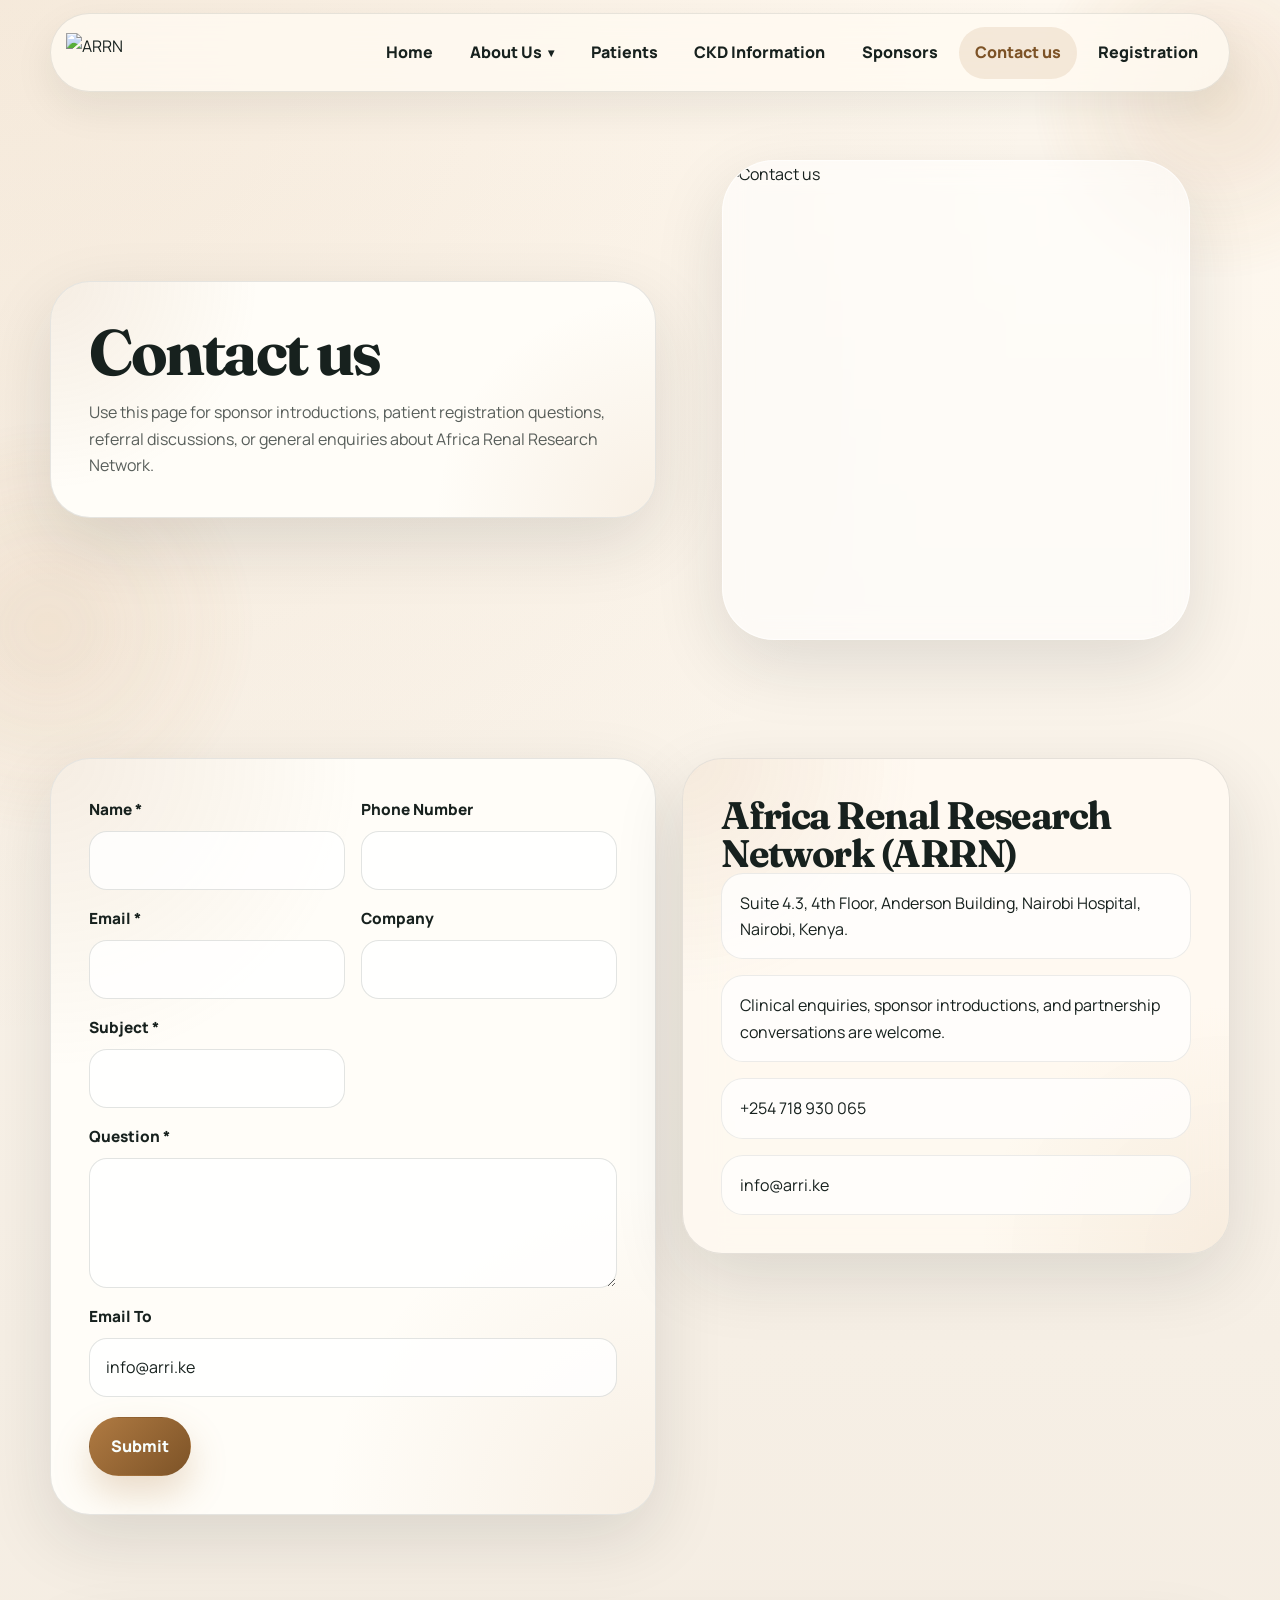
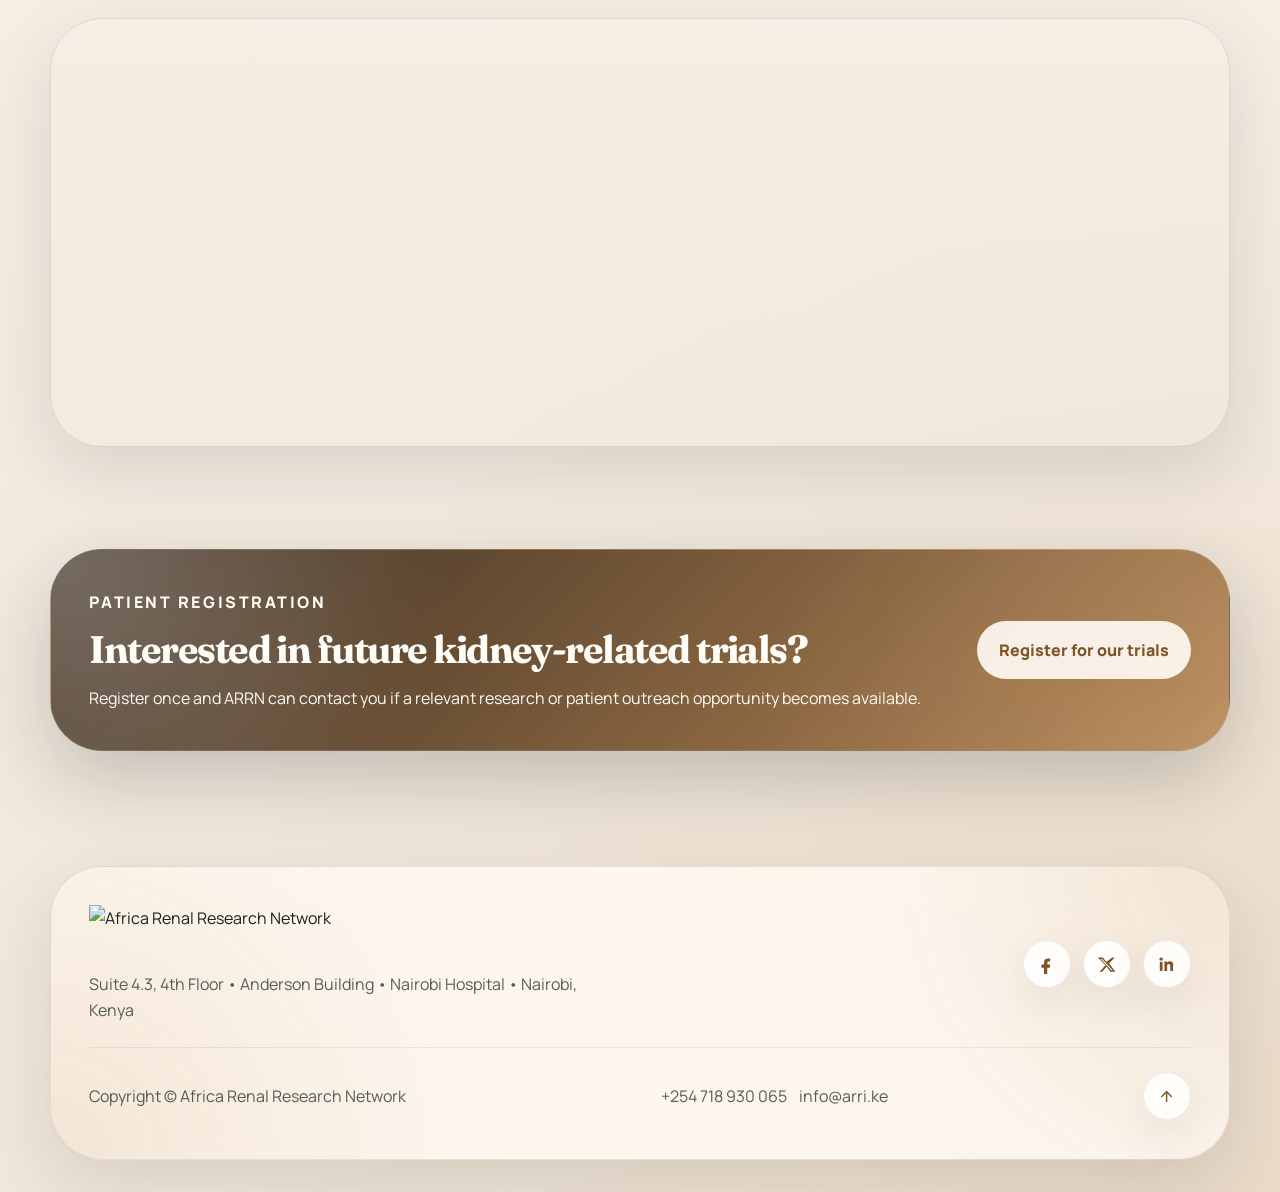
==== contactus.html @ c3d08383 "patient page" ====
<!DOCTYPE html>
<html lang="en">
  <head>
    <meta charset="utf-8">
    <meta name="viewport" content="width=device-width, initial-scale=1">
    <meta name="description" content="Contact Africa Renal Research Network (ARRN) for sponsor, patient, or partnership enquiries.">
    <title>Contact Us | ARRN</title>
    <link rel="preconnect" href="https://fonts.googleapis.com">
    <link rel="preconnect" href="https://fonts.gstatic.com" crossorigin>
    <link href="https://fonts.googleapis.com/css2?family=Fraunces:wght@500;600;700&family=Manrope:wght@400;500;600;700;800&display=swap" rel="stylesheet">
    <link rel="stylesheet" href="styles.css">
    <script src="script.js" defer></script>
  </head>
  <body data-page="contactus">
    <div data-site-header></div>
    <main>
      <section class="section">
        <div class="container hero-grid">
          <div class="page-copy surface surface--strong" data-reveal>
            <div class="page-header">
              <h1 class="title-lg">Contact us</h1>
              <p>Use this page for sponsor introductions, patient registration questions, referral discussions, or general enquiries about Africa Renal Research Network.</p>
            </div>
          </div>
          <div class="hero-media" data-reveal>
            <figure class="frame frame--hero">
              <img src="https://arri.cloudpepper.site/web/image/1383-484a692c/lab.jpeg" alt="Contact us">
            </figure>
          </div>
        </div>
      </section>

      <section class="section">
        <div class="container contact-grid">
          <form class="form-card surface surface--strong" data-static-form="contact-request" data-reveal>
            <div class="form-grid">
              <label class="field">
                <span>Name *</span>
                <input type="text" name="name" required>
              </label>
              <label class="field">
                <span>Phone Number</span>
                <input type="tel" name="phone_number">
              </label>
              <label class="field">
                <span>Email *</span>
                <input type="email" name="email" required>
              </label>
              <label class="field">
                <span>Company</span>
                <input type="text" name="company">
              </label>
              <label class="field">
                <span>Subject *</span>
                <input type="text" name="subject" required>
              </label>
              <label class="field field--full">
                <span>Question *</span>
                <textarea name="question" required></textarea>
              </label>
              <label class="field field--full">
                <span>Email To</span>
                <input type="email" name="email_to" value="info@arri.ke" readonly>
              </label>
            </div>
            <div class="form-submit-row">
              <button class="button" type="submit">Submit</button>
            </div>
          </form>

          <aside class="contact-card surface" data-reveal style="--delay: 120ms;">
            <div class="page-header">
              <h2 class="title-md">Africa Renal Research Network (ARRN)</h2>
            </div>
            <ul class="contact-list">
              <li>Suite 4.3, 4th Floor, Anderson Building, Nairobi Hospital, Nairobi, Kenya.</li>
              <li>Clinical enquiries, sponsor introductions, and partnership conversations are welcome.</li>
              <li class="contact-links">
                <a href="tel:+254718930065">+254 718 930 065</a>
              </li>
              <li class="contact-links">
                <a href="mailto:info@arri.ke">info@arri.ke</a>
              </li>
            </ul>
          </aside>
        </div>
      </section>

      <section class="section">
        <div class="container">
          <div class="map-frame" data-reveal>
            <iframe src="https://maps.google.com/maps?q=Anderson%20Building%2C%20Nairobi%20Hospital.&amp;t=m&amp;z=12&amp;ie=UTF8&amp;iwloc=&amp;output=embed" loading="lazy" referrerpolicy="no-referrer-when-downgrade" title="Anderson Building, Nairobi Hospital"></iframe>
          </div>
        </div>
      </section>
    </main>
    <div data-site-footer></div>
  </body>
</html>
---- styles.css ----
:root {
  --bg: #f6efe5;
  --bg-alt: #fffaf2;
  --surface: rgba(255, 250, 242, 0.88);
  --surface-strong: #fffdf8;
  --surface-muted: rgba(244, 235, 220, 0.8);
  --ink: #17211e;
  --ink-soft: rgba(23, 33, 30, 0.72);
  --teal: #af7a42;
  --teal-deep: #7d5327;
  --teal-soft: rgba(175, 122, 66, 0.12);
  --gold: #c48c53;
  --gold-soft: rgba(196, 140, 83, 0.16);
  --line: rgba(23, 33, 30, 0.11);
  --line-strong: rgba(23, 33, 30, 0.18);
  --shadow: 0 24px 70px rgba(23, 33, 30, 0.12);
  --shadow-soft: 0 16px 40px rgba(23, 33, 30, 0.08);
  --radius-xs: 14px;
  --radius-sm: 20px;
  --radius-md: 28px;
  --radius-lg: 40px;
  --radius-xl: 52px;
  --max-width: 1180px;
  --transition: 220ms ease;
}

*,
*::before,
*::after {
  box-sizing: border-box;
}

html {
  scroll-behavior: smooth;
}

body {
  margin: 0;
  min-height: 100vh;
  font-family: "Manrope", sans-serif;
  color: var(--ink);
  background:
    radial-gradient(circle at top left, rgba(175, 122, 66, 0.12), transparent 34%),
    radial-gradient(circle at bottom right, rgba(196, 140, 83, 0.14), transparent 36%),
    linear-gradient(180deg, #fff9f0 0%, #f6efe5 48%, #f0e7db 100%);
  line-height: 1.65;
  position: relative;
  overflow-x: hidden;
}

body::before,
body::after {
  content: "";
  position: fixed;
  inset: auto;
  pointer-events: none;
  z-index: -1;
  filter: blur(12px);
  opacity: 0.9;
}

body::before {
  top: -6rem;
  right: -8rem;
  width: 24rem;
  height: 24rem;
  border-radius: 999px;
  background: radial-gradient(circle, rgba(175, 122, 66, 0.18), transparent 68%);
}

body::after {
  left: -10rem;
  bottom: 4rem;
  width: 26rem;
  height: 26rem;
  border-radius: 999px;
  background: radial-gradient(circle, rgba(196, 140, 83, 0.14), transparent 72%);
}

img {
  display: block;
  max-width: 100%;
}

a {
  color: inherit;
  text-decoration: none;
}

button,
input,
select,
textarea {
  font: inherit;
}

button {
  cursor: pointer;
}

main {
  padding-bottom: 4rem;
}

.container {
  width: min(var(--max-width), calc(100% - 2rem));
  margin: 0 auto;
}

.section {
  padding: clamp(2.6rem, 4vw, 5rem) 0;
  position: relative;
}

.surface {
  background: var(--surface);
  border: 1px solid var(--line);
  border-radius: var(--radius-lg);
  box-shadow: var(--shadow);
  backdrop-filter: blur(18px);
}

.surface--strong {
  background: var(--surface-strong);
}

.surface--muted {
  background: var(--surface-muted);
}

.pill {
  display: inline-flex;
  align-items: center;
  gap: 0.8rem;
  padding: 0.75rem 1rem;
  border-radius: 999px;
  border: 1px solid rgba(175, 122, 66, 0.18);
  background: rgba(255, 255, 255, 0.78);
  color: var(--teal-deep);
  font-size: 0.92rem;
  font-weight: 800;
  letter-spacing: 0.01em;
  box-shadow: var(--shadow-soft);
}

.pill span {
  display: inline-flex;
  align-items: center;
  gap: 0.35rem;
}

.pill::before {
  content: "";
  width: 0.7rem;
  height: 0.7rem;
  border-radius: 999px;
  background: linear-gradient(135deg, #d6a06a, #af7a42);
  box-shadow: 0 0 0 0.25rem rgba(175, 122, 66, 0.18);
}

.button,
.mini-button {
  display: inline-flex;
  align-items: center;
  justify-content: center;
  gap: 0.55rem;
  padding: 0.95rem 1.3rem;
  border: 1px solid transparent;
  border-radius: 999px;
  font-weight: 800;
  transition:
    transform var(--transition),
    box-shadow var(--transition),
    background var(--transition),
    border-color var(--transition),
    color var(--transition);
}

.button:hover,
.mini-button:hover,
.button:focus-visible,
.mini-button:focus-visible {
  transform: translateY(-2px);
}

.button {
  background: linear-gradient(135deg, var(--teal), var(--teal-deep));
  color: #f8fffe;
  box-shadow: 0 18px 36px rgba(175, 122, 66, 0.26);
}

.button--secondary {
  background: rgba(255, 255, 255, 0.88);
  color: var(--ink);
  border-color: rgba(23, 33, 30, 0.1);
  box-shadow: var(--shadow-soft);
}

.button--ghost,
.mini-button {
  background: rgba(255, 255, 255, 0.76);
  color: var(--ink);
  border-color: rgba(23, 33, 30, 0.1);
  box-shadow: var(--shadow-soft);
}

.button--light {
  background: rgba(255, 250, 242, 0.92);
  color: var(--teal-deep);
}

.button--outline {
  background: transparent;
  color: var(--teal-deep);
  border-color: rgba(175, 122, 66, 0.28);
}

.title-xl,
.title-lg,
.title-md,
.card-title,
.section-title,
.faq-title,
.footer-title {
  font-family: "Fraunces", serif;
  letter-spacing: -0.04em;
  line-height: 0.98;
  margin: 0;
}

.title-xl {
  font-size: clamp(3.2rem, 8vw, 5.6rem);
}

.title-lg {
  font-size: clamp(2.4rem, 5vw, 4rem);
}

.title-md,
.card-title,
.section-title,
.faq-title {
  font-size: clamp(1.7rem, 3vw, 2.5rem);
}

.section-title--center {
  text-align: center;
}

.text-muted {
  color: var(--ink-soft);
}

.hero-grid,
.split-grid,
.contact-grid,
.study-card,
.showcase-grid {
  display: grid;
  gap: clamp(1.2rem, 2vw, 2rem);
}

.hero-grid,
.contact-grid {
  grid-template-columns: minmax(0, 1.05fr) minmax(0, 0.95fr);
  align-items: center;
}

.split-grid {
  grid-template-columns: repeat(2, minmax(0, 1fr));
}

.hero-copy,
.page-copy,
.panel,
.cta-band,
.logo-panel,
.form-card,
.contact-card,
.showcase-copy {
  position: relative;
  overflow: hidden;
}

.hero-copy,
.page-copy {
  padding: clamp(1.5rem, 3vw, 3rem);
}

.hero-copy::before,
.page-copy::before,
.panel::before,
.cta-band::before,
.form-card::before,
.contact-card::before {
  content: "";
  position: absolute;
  inset: 0;
  background:
    radial-gradient(circle at top left, rgba(175, 122, 66, 0.12), transparent 32%),
    radial-gradient(circle at bottom right, rgba(196, 140, 83, 0.12), transparent 34%);
  pointer-events: none;
}

.hero-copy > *,
.page-copy > *,
.panel > *,
.cta-band > *,
.form-card > *,
.contact-card > * {
  position: relative;
  z-index: 1;
}

.hero-copy {
  display: grid;
  gap: 1.25rem;
}

.hero-text,
.page-copy p,
.panel p,
.cta-band p {
  margin: 0;
  color: var(--ink-soft);
  font-size: 1rem;
}

.hero-actions,
.mini-actions,
.button-row,
.nav-actions,
.footer-links {
  display: flex;
  flex-wrap: wrap;
  gap: 0.8rem;
  align-items: center;
}

.hero-media {
  position: relative;
  min-height: 100%;
}

.media-stack {
  display: grid;
  grid-template-columns: minmax(0, 1fr);
  gap: 1rem;
  height: 100%;
}

.frame {
  overflow: hidden;
  border-radius: var(--radius-xl);
  border: 1px solid rgba(255, 255, 255, 0.64);
  box-shadow: var(--shadow);
  background: rgba(255, 255, 255, 0.58);
  backdrop-filter: blur(14px);
}

.frame img,
.card-media img,
.showcase-visual img,
.map-frame iframe {
  width: 100%;
  height: 100%;
  object-fit: cover;
}

.frame--hero {
  min-height: 480px;
}

.frame--float {
  position: absolute;
  right: 0;
  bottom: -2rem;
  width: min(48%, 280px);
  aspect-ratio: 0.95;
  border-radius: 32px;
  transform: rotate(6deg);
}

.brand-chip {
  position: absolute;
  left: 1rem;
  top: 1rem;
  padding: 0.75rem 0.95rem;
  border-radius: 22px;
  background: rgba(255, 253, 248, 0.84);
  border: 1px solid rgba(23, 33, 30, 0.1);
  box-shadow: var(--shadow-soft);
  backdrop-filter: blur(12px);
}

.brand-chip img {
  width: 5rem;
  height: auto;
}

.media-caption {
  position: absolute;
  left: 1rem;
  bottom: 1rem;
  right: 1rem;
  display: flex;
  justify-content: flex-end;
}

.image-overlay {
  display: inline-flex;
  padding: 0.9rem;
  border-radius: 24px;
  background: rgba(255, 253, 248, 0.82);
  border: 1px solid rgba(23, 33, 30, 0.1);
  box-shadow: var(--shadow-soft);
}

.image-overlay img {
  max-height: 3rem;
  width: auto;
}

.card-grid {
  display: grid;
  gap: 1.35rem;
}

.card-grid--four {
  grid-template-columns: repeat(4, minmax(0, 1fr));
}

.card-grid--three {
  grid-template-columns: repeat(3, minmax(0, 1fr));
}

.card-grid--two {
  grid-template-columns: repeat(2, minmax(0, 1fr));
}

.feature-card,
.team-card,
.study-promo-card,
.info-card,
.timeline-card {
  display: grid;
  border-radius: var(--radius-md);
  overflow: hidden;
  border: 1px solid var(--line);
  background: rgba(255, 253, 248, 0.88);
  box-shadow: var(--shadow-soft);
  min-height: 100%;
}

.feature-card:hover .card-media img,
.team-card:hover .card-media img,
.study-promo-card:hover .card-media img,
.study-card:hover .card-media img,
.timeline-card:hover .card-media img {
  transform: scale(1.05);
}

.card-media {
  position: relative;
  aspect-ratio: 4 / 3;
  overflow: hidden;
}

.card-media--icon {
  display: grid;
  align-items: end;
  padding: 1.35rem;
  background:
    radial-gradient(circle at top left, rgba(255, 255, 255, 0.2), transparent 38%),
    linear-gradient(135deg, rgba(175, 122, 66, 0.96), rgba(125, 83, 39, 0.92));
}

.card-media--icon::before {
  content: "";
  position: absolute;
  inset: 1rem;
  border-radius: 24px;
  border: 1px solid rgba(255, 255, 255, 0.16);
}

.icon-display {
  position: relative;
  z-index: 1;
  display: grid;
  gap: 0.8rem;
  justify-items: start;
}

.icon-display--center {
  justify-items: center;
  text-align: center;
}

.icon-display__badge {
  display: inline-grid;
  place-items: center;
  min-width: 3.6rem;
  height: 3.6rem;
  padding: 0 1rem;
  border-radius: 999px;
  background: rgba(255, 250, 242, 0.9);
  color: var(--teal-deep);
  font-weight: 800;
  letter-spacing: 0.04em;
  box-shadow: var(--shadow-soft);
}

.icon-display__label {
  color: #fffdf8;
  font-family: "Fraunces", serif;
  font-size: clamp(1.5rem, 3vw, 2rem);
  line-height: 1;
  letter-spacing: -0.04em;
}

.card-media img {
  transition: transform 420ms ease;
}

.card-body {
  display: grid;
  gap: 0.75rem;
  padding: 1.35rem;
}

.card-body p,
.study-card__copy p,
.showcase-copy p {
  margin: 0;
  color: var(--ink-soft);
}

.card-actions {
  display: flex;
  align-items: center;
  justify-content: space-between;
  gap: 1rem;
  padding: 0 1.35rem 1.35rem;
}

.link-pill {
  display: inline-flex;
  align-items: center;
  gap: 0.5rem;
  padding: 0.72rem 1rem;
  border-radius: 999px;
  background: rgba(175, 122, 66, 0.1);
  color: var(--teal-deep);
  font-weight: 800;
}

.link-pill::after {
  content: "→";
  font-size: 1rem;
}

.logo-panel {
  padding: clamp(1.5rem, 3vw, 2.5rem);
}

.logo-panel--marquee {
  overflow: hidden;
}

.logo-grid {
  display: grid;
  grid-template-columns: repeat(4, minmax(0, 1fr));
  gap: 1.25rem;
  align-items: center;
  margin-top: 1.75rem;
}

.logo-grid--marquee {
  --logo-gap: 1.25rem;
  display: flex;
  gap: var(--logo-gap);
  align-items: center;
  width: max-content;
  max-width: none;
  grid-template-columns: none;
  animation: logo-marquee 28s linear infinite;
  will-change: transform;
}

.logo-grid--marquee:hover {
  animation-play-state: paused;
}

.logo-cell {
  display: grid;
  place-items: center;
  padding: 1.2rem;
  min-height: 118px;
  border-radius: 24px;
  background: rgba(255, 255, 255, 0.72);
  border: 1px solid rgba(23, 33, 30, 0.08);
}

.logo-grid--marquee .logo-cell {
  min-width: clamp(170px, 16vw, 220px);
  flex: 0 0 auto;
}

.logo-cell img {
  max-height: 72px;
  width: auto;
  object-fit: contain;
  filter: saturate(0.92);
}

@keyframes logo-marquee {
  from {
    transform: translateX(0);
  }

  to {
    transform: translateX(calc(-50% - (var(--logo-gap) / 2)));
  }
}

.logo-nav {
  display: flex;
  justify-content: center;
  gap: 0.8rem;
  margin-top: 1.6rem;
}

.cta-band {
  padding: clamp(1.6rem, 3vw, 2.6rem);
  color: #fefcf6;
  border-radius: var(--radius-xl);
  background:
    linear-gradient(135deg, rgba(42, 28, 16, 0.84), rgba(175, 122, 66, 0.82)),
    var(--band-image, linear-gradient(135deg, rgba(175, 122, 66, 0.6), rgba(125, 83, 39, 0.95)));
  background-position: center;
  background-size: cover;
  border: 1px solid rgba(255, 250, 242, 0.18);
  box-shadow: 0 28px 80px rgba(23, 33, 30, 0.22);
}

.cta-band::before {
  background:
    radial-gradient(circle at top left, rgba(255, 255, 255, 0.16), transparent 30%),
    radial-gradient(circle at bottom right, rgba(255, 255, 255, 0.1), transparent 40%);
}

.cta-band h2,
.cta-band p {
  color: inherit;
}

.cta-band__eyebrow {
  margin: 0;
  font-size: 0.8rem;
  font-weight: 800;
  letter-spacing: 0.16em;
  text-transform: uppercase;
  color: rgba(255, 250, 242, 0.78);
}

.cta-band--register {
  background:
    radial-gradient(circle at top left, rgba(255, 255, 255, 0.16), transparent 34%),
    linear-gradient(135deg, rgba(42, 28, 16, 0.92), rgba(175, 122, 66, 0.88));
}

.cta-band__inner {
  display: flex;
  align-items: center;
  justify-content: space-between;
  gap: 1.25rem;
}

.page-header {
  display: grid;
  gap: 1rem;
}

.panel {
  padding: clamp(1.35rem, 3vw, 2.2rem);
}

.panel-list {
  display: grid;
  gap: 0.9rem;
  margin: 0;
  padding: 0;
  list-style: none;
}

.panel-list li {
  position: relative;
  padding: 1rem 1rem 1rem 3.25rem;
  border-radius: 22px;
  background: rgba(255, 255, 255, 0.7);
  border: 1px solid rgba(23, 33, 30, 0.08);
}

.panel-list li::before {
  content: "";
  position: absolute;
  left: 1rem;
  top: 1rem;
  width: 1.45rem;
  height: 1.45rem;
  border-radius: 999px;
  background: linear-gradient(135deg, var(--gold), #e2c177);
  box-shadow: 0 0 0 0.28rem rgba(196, 140, 83, 0.12);
}

.study-list {
  display: grid;
  gap: 1.2rem;
}

.study-card {
  grid-template-columns: minmax(0, 280px) minmax(0, 1fr);
  align-items: stretch;
  border-radius: var(--radius-lg);
  overflow: hidden;
  border: 1px solid var(--line);
  background: rgba(255, 253, 248, 0.92);
  box-shadow: var(--shadow-soft);
}

.study-card__copy {
  display: grid;
  align-content: center;
  gap: 0.95rem;
  padding: clamp(1.35rem, 3vw, 2rem);
}

.study-card--inline {
  grid-template-columns: minmax(0, 1fr);
}

.study-card__header {
  display: flex;
  align-items: center;
  gap: 0.9rem;
}

.study-card__icon {
  display: inline-grid;
  place-items: center;
  width: 3rem;
  height: 3rem;
  flex: 0 0 3rem;
  border-radius: 16px;
  background: rgba(175, 122, 66, 0.12);
  color: var(--teal-deep);
  border: 1px solid rgba(175, 122, 66, 0.16);
  box-shadow: var(--shadow-soft);
}

.study-card__icon svg {
  width: 1.35rem;
  height: 1.35rem;
  stroke: currentColor;
  fill: none;
  stroke-width: 1.8;
  stroke-linecap: round;
  stroke-linejoin: round;
}

.study-card__title-wrap {
  display: grid;
  gap: 0.3rem;
}

.study-card__label {
  margin: 0;
  color: var(--teal-deep);
  font-size: 0.78rem;
  font-weight: 800;
  letter-spacing: 0.14em;
  text-transform: uppercase;
}

.showcase-grid {
  grid-template-columns: minmax(0, 0.95fr) minmax(0, 1.05fr);
  align-items: stretch;
}

.showcase-copy,
.showcase-visual {
  min-height: 100%;
}

.hero-note {
  display: grid;
  align-content: center;
  gap: 1rem;
  min-height: 100%;
}

.hero-note p,
.metric span {
  margin: 0;
  color: var(--ink-soft);
}

.showcase-copy {
  padding: clamp(1.45rem, 3vw, 2.4rem);
}

.showcase-visual {
  overflow: hidden;
  border-radius: var(--radius-lg);
  border: 1px solid var(--line);
  box-shadow: var(--shadow-soft);
}

.metrics-strip {
  display: grid;
  grid-template-columns: repeat(3, minmax(0, 1fr));
  gap: 1rem;
  margin-top: 1.5rem;
}

.metric {
  padding: 1rem;
  border-radius: 22px;
  background: rgba(255, 255, 255, 0.68);
  border: 1px solid rgba(23, 33, 30, 0.08);
  overflow-wrap: anywhere;
}

.metric strong {
  display: block;
  font-family: "Fraunces", serif;
  font-size: 1.55rem;
  line-height: 1;
  margin-bottom: 0.3rem;
}

.sponsor-pill {
  width: fit-content;
  background: rgba(236, 244, 251, 0.9);
  border-color: rgba(73, 114, 152, 0.16);
  color: #315978;
}

.sponsor-pill::before {
  background: linear-gradient(135deg, #8db5d8, #4d7ca5);
  box-shadow: 0 0 0 0.25rem rgba(77, 124, 165, 0.15);
}

.sponsor-kicker {
  margin: 0;
  color: #426b90;
  font-size: 0.78rem;
  font-weight: 800;
  letter-spacing: 0.14em;
  text-transform: uppercase;
}

.sponsor-hero-stack {
  display: grid;
  gap: 1rem;
  padding: clamp(1.5rem, 3vw, 2.6rem);
  background:
    radial-gradient(circle at top right, rgba(141, 181, 216, 0.2), transparent 34%),
    linear-gradient(180deg, rgba(252, 253, 255, 0.98), rgba(239, 245, 250, 0.94));
  border: 1px solid rgba(77, 124, 165, 0.14);
}

.sponsor-proof-list {
  display: grid;
  gap: 0.9rem;
}

.sponsor-proof {
  padding: 1rem 1.05rem;
  border-radius: 24px;
  background: rgba(255, 255, 255, 0.84);
  border: 1px solid rgba(77, 124, 165, 0.12);
  box-shadow: var(--shadow-soft);
}

.sponsor-proof__label {
  margin: 0 0 0.35rem;
  color: #426b90;
  font-size: 0.75rem;
  font-weight: 800;
  letter-spacing: 0.14em;
  text-transform: uppercase;
}

.sponsor-proof strong {
  display: block;
  font-family: "Fraunces", serif;
  font-size: 1.3rem;
  line-height: 1.08;
  margin-bottom: 0.35rem;
}

.sponsor-proof p {
  margin: 0;
}

.sponsor-capability-card {
  display: grid;
  gap: 0.95rem;
  padding: 1.35rem;
  background:
    linear-gradient(180deg, rgba(255, 255, 255, 0.98), rgba(242, 247, 252, 0.94));
  border: 1px solid rgba(77, 124, 165, 0.12);
  box-shadow: var(--shadow-soft);
  min-width: 0;
}

.sponsor-capability-card__header {
  display: flex;
  align-items: flex-start;
  gap: 0.85rem;
}

.sponsor-capability-card__icon {
  display: inline-grid;
  place-items: center;
  width: 3rem;
  height: 3rem;
  flex: 0 0 3rem;
  border-radius: 18px;
  background: rgba(77, 124, 165, 0.12);
  border: 1px solid rgba(77, 124, 165, 0.18);
  color: #426b90;
}

.sponsor-capability-card__icon svg {
  width: 1.4rem;
  height: 1.4rem;
  stroke: currentColor;
  fill: none;
  stroke-width: 1.8;
  stroke-linecap: round;
  stroke-linejoin: round;
}

.sponsor-capability-card__title-wrap {
  display: grid;
  gap: 0.3rem;
  min-width: 0;
}

.sponsor-capability-card__label {
  margin: 0;
  color: #426b90;
  font-size: 0.76rem;
  font-weight: 800;
  letter-spacing: 0.14em;
  text-transform: uppercase;
}

.sponsor-capability-card .card-title {
  font-size: clamp(1.2rem, 1.55vw, 1.6rem);
  line-height: 1.04;
  overflow-wrap: anywhere;
}

.sponsor-partnership-card,
.sponsor-operations-card {
  display: grid;
  align-content: start;
  gap: 1rem;
}

.sponsor-assets-grid {
  grid-template-columns: minmax(0, 0.92fr) minmax(0, 1.08fr);
}

.sponsor-catalog-card {
  display: grid;
  gap: 1rem;
  align-content: start;
}

.sponsor-catalog-block {
  display: grid;
  gap: 0.65rem;
}

.sponsor-catalog-list {
  margin: 0;
  padding: 0;
  list-style: none;
  display: grid;
  gap: 0.45rem 0.55rem;
}

.sponsor-catalog-list--services {
  grid-template-columns: repeat(2, minmax(0, 1fr));
}

.sponsor-catalog-list--resources {
  grid-template-columns: repeat(2, minmax(0, 1fr));
}

.sponsor-catalog-list li {
  padding: 0.5rem 0.65rem;
  border-radius: 14px;
  background: rgba(255, 255, 255, 0.76);
  border: 1px solid rgba(77, 124, 165, 0.1);
  color: var(--ink-soft);
  font-size: 0.88rem;
  line-height: 1.35;
}

.sponsor-startup-flow::before {
  background: rgba(77, 124, 165, 0.18);
}

.sponsor-startup-flow {
  grid-template-columns: repeat(5, minmax(0, 1fr));
}

.sponsor-startup-flow::after {
  background: linear-gradient(90deg, rgba(77, 124, 165, 0.22), #7ea8cb, #274766);
}

.sponsor-startup-flow .process-node {
  background: linear-gradient(180deg, rgba(255, 255, 255, 0.98), rgba(242, 247, 252, 0.94));
  border-color: rgba(77, 124, 165, 0.12);
  min-width: 0;
}

.sponsor-startup-flow .process-node__icon {
  background: rgba(77, 124, 165, 0.12);
  border-color: rgba(77, 124, 165, 0.18);
  color: #426b90;
}

.sponsor-startup-flow .process-node__label {
  color: #426b90;
  letter-spacing: 0.08em;
}

.sponsor-startup-flow .card-title {
  font-size: clamp(1.05rem, 1.2vw, 1.35rem);
  line-height: 1.06;
  overflow-wrap: anywhere;
}

.sponsor-startup-flow .process-node__copy {
  gap: 0.45rem;
}

.sponsor-startup-flow .process-node__copy p:last-child {
  font-size: 0.9rem;
  line-height: 1.45;
}

.sponsor-startup-notes {
  align-items: stretch;
}

.sponsor-cta-band {
  background:
    radial-gradient(circle at top left, rgba(255, 255, 255, 0.16), transparent 34%),
    linear-gradient(135deg, rgba(30, 49, 67, 0.94), rgba(76, 122, 163, 0.9));
}

.process-header {
  display: grid;
  gap: 0.7rem;
  margin-bottom: 1.4rem;
}

.process-grid {
  display: grid;
  grid-template-columns: repeat(5, minmax(0, 1fr));
  gap: 1rem;
}

.process-grid--journey {
  position: relative;
  grid-template-columns: repeat(4, minmax(0, 1fr));
  gap: 1.15rem;
  align-items: stretch;
}

.process-grid--journey::before,
.process-grid--journey::after {
  content: "";
  position: absolute;
  left: clamp(3rem, 8vw, 4.75rem);
  right: clamp(3rem, 8vw, 4.75rem);
  top: 2.1rem;
  height: 2px;
  border-radius: 999px;
  pointer-events: none;
}

.process-grid--journey::before {
  background: rgba(175, 122, 66, 0.18);
}

.process-grid--journey::after {
  background: linear-gradient(90deg, rgba(175, 122, 66, 0.24), var(--gold), var(--teal-deep));
  transform-origin: left center;
  animation: process-sweep 5s ease-in-out infinite;
}

.process-node {
  position: relative;
  z-index: 1;
  display: grid;
  gap: 1rem;
  padding: 1.35rem 1.2rem 1.25rem;
  border-radius: 28px;
  border: 1px solid rgba(23, 33, 30, 0.08);
  background: linear-gradient(180deg, rgba(255, 255, 255, 0.96), rgba(255, 250, 242, 0.9));
  box-shadow: var(--shadow-soft);
  min-height: 100%;
  scroll-snap-align: start;
}

.process-node__top {
  display: flex;
  align-items: center;
  gap: 0.85rem;
}

.process-node__step {
  display: inline-grid;
  place-items: center;
  width: 2.65rem;
  height: 2.65rem;
  flex: 0 0 2.65rem;
  border-radius: 999px;
  background: linear-gradient(135deg, var(--gold), #dfc17b);
  color: #fffdf8;
  font-weight: 800;
  letter-spacing: 0.06em;
  box-shadow: 0 12px 24px rgba(196, 140, 83, 0.22);
}

.process-node__icon {
  display: inline-grid;
  place-items: center;
  width: 3rem;
  height: 3rem;
  flex: 0 0 3rem;
  border-radius: 18px;
  color: var(--teal-deep);
  background: rgba(175, 122, 66, 0.12);
  border: 1px solid rgba(175, 122, 66, 0.18);
  box-shadow: inset 0 1px 0 rgba(255, 255, 255, 0.58);
  animation: process-float 4.4s ease-in-out infinite;
}

.process-node__icon svg {
  width: 1.4rem;
  height: 1.4rem;
  stroke: currentColor;
  fill: none;
  stroke-width: 1.8;
  stroke-linecap: round;
  stroke-linejoin: round;
}

.process-node__copy {
  display: grid;
  gap: 0.55rem;
}

.process-node__label {
  margin: 0;
  color: var(--teal-deep);
  font-size: 0.78rem;
  font-weight: 800;
  letter-spacing: 0.14em;
  text-transform: uppercase;
}

.process-node:nth-child(2) .process-node__icon {
  animation-delay: 0.4s;
}

.process-node:nth-child(3) .process-node__icon {
  animation-delay: 0.8s;
}

.process-node:nth-child(4) .process-node__icon {
  animation-delay: 1.2s;
}

@keyframes process-sweep {
  0% {
    transform: scaleX(0.12);
    opacity: 0.35;
  }

  45% {
    transform: scaleX(1);
    opacity: 0.95;
  }

  100% {
    transform: scaleX(0.18);
    opacity: 0.42;
  }
}

@keyframes process-float {
  0%,
  100% {
    transform: translateY(0);
  }

  50% {
    transform: translateY(-4px);
  }
}

.timeline-card {
  position: relative;
}

.timeline-card .card-body {
  gap: 0.6rem;
}

.timeline-step {
  position: absolute;
  top: 1rem;
  left: 1rem;
  width: 2.6rem;
  height: 2.6rem;
  display: grid;
  place-items: center;
  border-radius: 999px;
  background: linear-gradient(135deg, var(--gold), #dfc17b);
  color: #fffdf8;
  font-weight: 800;
  box-shadow: 0 12px 24px rgba(196, 140, 83, 0.28);
}

.faq-stack {
  display: grid;
  gap: 1rem;
}

.faq-item {
  padding: 0 1.2rem;
  border-radius: 26px;
  border: 1px solid var(--line);
  background: rgba(255, 253, 248, 0.84);
  box-shadow: var(--shadow-soft);
}

.faq-item summary {
  list-style: none;
  display: flex;
  align-items: center;
  justify-content: space-between;
  gap: 1rem;
  cursor: pointer;
  padding: 1.25rem 0;
  font-weight: 800;
}

.faq-item summary::-webkit-details-marker {
  display: none;
}

.faq-item summary::after {
  content: "+";
  display: inline-grid;
  place-items: center;
  width: 2rem;
  height: 2rem;
  flex: 0 0 2rem;
  border-radius: 999px;
  background: rgba(175, 122, 66, 0.1);
  color: var(--teal-deep);
  transition: transform var(--transition), background var(--transition);
}

.faq-item[open] summary::after {
  content: "−";
  transform: rotate(180deg);
  background: rgba(196, 140, 83, 0.14);
}

.faq-item p {
  margin: 0 0 1.25rem;
  color: var(--ink-soft);
}

.team-grid {
  display: grid;
  grid-template-columns: repeat(4, minmax(0, 1fr));
  gap: 1.2rem;
}

.team-card .card-media {
  aspect-ratio: 4 / 5;
}

.team-card .card-media img {
  object-position: center top;
}

.social-tag {
  display: inline-flex;
  width: fit-content;
  padding: 0.45rem 0.8rem;
  border-radius: 999px;
  background: rgba(175, 122, 66, 0.12);
  color: var(--teal-deep);
  font-size: 0.84rem;
  font-weight: 800;
}

.study-promo-card .card-media {
  aspect-ratio: 16 / 10;
}

.contact-grid {
  align-items: start;
}

.form-card,
.contact-card {
  padding: clamp(1.4rem, 3vw, 2.4rem);
}

.form-card {
  display: grid;
  gap: 1.25rem;
}

.form-grid {
  display: grid;
  grid-template-columns: repeat(2, minmax(0, 1fr));
  gap: 1rem;
}

.field,
.fieldset-shell {
  display: grid;
  gap: 0.55rem;
}

.field--full,
.fieldset-shell {
  grid-column: 1 / -1;
}

.field > span,
.fieldset-title {
  font-weight: 800;
  font-size: 0.96rem;
}

.field input,
.field select,
.field textarea,
.fieldset-shell input,
.fieldset-shell select,
.fieldset-shell textarea {
  width: 100%;
  border: 1px solid rgba(23, 33, 30, 0.12);
  background: rgba(255, 255, 255, 0.8);
  color: var(--ink);
  padding: 0.95rem 1rem;
  border-radius: 18px;
  outline: none;
  transition: border-color var(--transition), box-shadow var(--transition), background var(--transition);
}

.field input:focus,
.field select:focus,
.field textarea:focus,
.fieldset-shell input:focus,
.fieldset-shell select:focus,
.fieldset-shell textarea:focus {
  border-color: rgba(175, 122, 66, 0.36);
  box-shadow: 0 0 0 0.22rem rgba(175, 122, 66, 0.12);
  background: #ffffff;
}

.field textarea,
.fieldset-shell textarea {
  min-height: 130px;
  resize: vertical;
}

.form-section {
  display: grid;
  gap: 0.9rem;
  padding: 1.2rem;
  border-radius: 26px;
  background: rgba(255, 255, 255, 0.62);
  border: 1px solid rgba(23, 33, 30, 0.08);
}

.choice-grid {
  display: grid;
  grid-template-columns: repeat(auto-fit, minmax(220px, 1fr));
  gap: 0.75rem;
  max-height: 360px;
  overflow: auto;
  padding-right: 0.35rem;
}

.choice-card {
  display: flex;
  align-items: flex-start;
  gap: 0.75rem;
  padding: 0.82rem 0.92rem;
  border-radius: 18px;
  border: 1px solid rgba(23, 33, 30, 0.1);
  background: rgba(255, 255, 255, 0.82);
}

.choice-card input {
  width: 1.08rem;
  height: 1.08rem;
  margin: 0.15rem 0 0;
  accent-color: var(--teal);
}

.choice-card span {
  display: block;
  color: var(--ink);
}

.radio-grid {
  display: grid;
  grid-template-columns: repeat(auto-fit, minmax(220px, 1fr));
  gap: 0.75rem;
}

.form-submit-row {
  display: flex;
  justify-content: flex-start;
}

.form-card.is-submitted .button {
  background: linear-gradient(135deg, #2e9d63, #1b7a4a);
  box-shadow: 0 18px 36px rgba(46, 157, 99, 0.26);
}

.contact-list {
  margin: 0;
  padding: 0;
  list-style: none;
  display: grid;
  gap: 1rem;
}

.contact-list li {
  padding: 1rem 1.1rem;
  border-radius: 22px;
  background: rgba(255, 255, 255, 0.7);
  border: 1px solid rgba(23, 33, 30, 0.08);
}

.contact-links {
  display: grid;
  gap: 0.75rem;
}

.map-frame {
  overflow: hidden;
  border-radius: var(--radius-xl);
  border: 1px solid var(--line);
  box-shadow: var(--shadow);
}

.map-frame iframe {
  min-height: 420px;
  border: 0;
}

.site-header {
  position: sticky;
  top: 0.8rem;
  z-index: 80;
  padding-top: 0.8rem;
}

.nav-shell {
  width: min(var(--max-width), calc(100% - 2rem));
  margin: 0 auto;
  border: 1px solid rgba(23, 33, 30, 0.1);
  border-radius: 999px;
  background: rgba(255, 250, 242, 0.8);
  box-shadow: var(--shadow-soft);
  backdrop-filter: blur(18px);
}

.nav-top {
  display: flex;
  align-items: center;
  justify-content: space-between;
  gap: 1rem;
  padding: 0.8rem 0.95rem;
}

.brand {
  display: inline-flex;
  align-items: center;
  flex: 0 0 auto;
}

.brand img {
  width: auto;
  height: 2.5rem;
}

.desktop-nav {
  display: flex;
  align-items: center;
  gap: 0.3rem;
  min-width: 0;
}

.nav-link,
.nav-group summary,
.nav-signin {
  display: inline-flex;
  align-items: center;
  gap: 0.35rem;
  padding: 0.8rem 1rem;
  border-radius: 999px;
  color: var(--ink);
  font-weight: 800;
  transition: background var(--transition), color var(--transition), transform var(--transition);
}

.nav-link:hover,
.nav-link:focus-visible,
.nav-group summary:hover,
.nav-group summary:focus-visible,
.nav-signin:hover,
.nav-signin:focus-visible {
  background: rgba(175, 122, 66, 0.1);
  color: var(--teal-deep);
}

.nav-link.is-active,
.nav-group.is-active > summary {
  background: rgba(175, 122, 66, 0.14);
  color: var(--teal-deep);
}

.nav-signin {
  background: rgba(255, 255, 255, 0.84);
  border: 1px solid rgba(23, 33, 30, 0.08);
}

.nav-group {
  position: relative;
}

.nav-group summary {
  list-style: none;
  cursor: pointer;
}

.nav-group summary::-webkit-details-marker {
  display: none;
}

.nav-group summary::after {
  content: "▾";
  font-size: 0.72rem;
  color: inherit;
}

.dropdown-menu {
  position: absolute;
  top: calc(100% + 0.65rem);
  left: 0;
  min-width: 220px;
  padding: 0.55rem;
  border-radius: 24px;
  border: 1px solid rgba(23, 33, 30, 0.08);
  background: rgba(255, 250, 242, 0.96);
  box-shadow: var(--shadow-soft);
  backdrop-filter: blur(18px);
  display: grid;
  gap: 0.3rem;
}

.dropdown-link {
  padding: 0.78rem 0.95rem;
  border-radius: 18px;
  font-weight: 700;
  color: var(--ink-soft);
}

.dropdown-link:hover,
.dropdown-link:focus-visible,
.dropdown-link.is-active {
  background: rgba(175, 122, 66, 0.1);
  color: var(--teal-deep);
}

.mobile-toggle,
.mobile-backdrop,
.mobile-panel {
  display: none;
}

.mobile-toggle {
  width: 3rem;
  height: 3rem;
  border: 0;
  border-radius: 999px;
  background: rgba(175, 122, 66, 0.12);
  color: var(--teal-deep);
}

.mobile-toggle svg,
.mobile-close svg,
.social-link svg,
.scroll-top svg {
  width: 1.2rem;
  height: 1.2rem;
}

.site-footer {
  padding: 0 0 2rem;
}

.footer-shell {
  padding: clamp(1.5rem, 3vw, 2.4rem);
  border-radius: var(--radius-xl);
  border: 1px solid rgba(23, 33, 30, 0.1);
  background:
    radial-gradient(circle at top right, rgba(175, 122, 66, 0.14), transparent 28%),
    radial-gradient(circle at bottom left, rgba(196, 140, 83, 0.16), transparent 34%),
    rgba(255, 250, 242, 0.84);
  box-shadow: var(--shadow);
  backdrop-filter: blur(18px);
}

.footer-top {
  display: flex;
  justify-content: space-between;
  gap: 1.5rem;
  align-items: center;
  padding-bottom: 1.5rem;
  border-bottom: 1px solid rgba(23, 33, 30, 0.08);
}

.footer-brand {
  display: grid;
  gap: 0.9rem;
  max-width: 32rem;
}

.footer-brand img {
  width: auto;
  height: 3.2rem;
}

.footer-brand p,
.footer-bottom p,
.footer-links a {
  margin: 0;
  color: var(--ink-soft);
}

.footer-socials {
  display: flex;
  align-items: center;
  gap: 0.75rem;
}

.social-link,
.scroll-top {
  display: inline-grid;
  place-items: center;
  width: 3rem;
  height: 3rem;
  border-radius: 999px;
  border: 1px solid rgba(23, 33, 30, 0.08);
  background: rgba(255, 255, 255, 0.84);
  color: var(--teal-deep);
  box-shadow: var(--shadow-soft);
  transition: transform var(--transition), background var(--transition), color var(--transition);
}

.social-link:hover,
.scroll-top:hover,
.social-link:focus-visible,
.scroll-top:focus-visible {
  transform: translateY(-2px);
  background: rgba(175, 122, 66, 0.12);
}

.footer-bottom {
  display: flex;
  justify-content: space-between;
  align-items: center;
  gap: 1rem;
  padding-top: 1.5rem;
}

.reveal {
  opacity: 0;
  transform: translateY(26px) scale(0.985);
  transition:
    opacity 720ms ease,
    transform 720ms ease;
  transition-delay: var(--delay, 0ms);
}

.reveal.is-visible {
  opacity: 1;
  transform: translateY(0) scale(1);
}

.center {
  text-align: center;
}

.spaced {
  display: grid;
  gap: 1rem;
}

.muted-box {
  padding: 1.2rem;
  border-radius: 24px;
  background: rgba(255, 255, 255, 0.64);
  border: 1px solid rgba(23, 33, 30, 0.08);
}

.empty-state {
  padding: clamp(1.4rem, 3vw, 2.2rem);
  border-radius: var(--radius-lg);
  background:
    radial-gradient(circle at top left, rgba(175, 122, 66, 0.1), transparent 34%),
    rgba(255, 253, 248, 0.9);
  border: 1px solid rgba(23, 33, 30, 0.1);
  box-shadow: var(--shadow-soft);
}

@media (max-width: 1100px) {
  .card-grid--four,
  .process-grid,
  .team-grid {
    grid-template-columns: repeat(2, minmax(0, 1fr));
  }

  .card-grid--three {
    grid-template-columns: repeat(2, minmax(0, 1fr));
  }

  .process-grid--journey {
    display: flex;
    flex-wrap: nowrap;
    overflow-x: auto;
    scroll-snap-type: x proximity;
    -webkit-overflow-scrolling: touch;
    padding-bottom: 0.35rem;
    scrollbar-width: none;
  }

  .process-grid--journey::before,
  .process-grid--journey::after {
    display: none;
  }

  .process-node {
    min-width: 240px;
    flex: 0 0 240px;
  }

  .hero-grid,
  .contact-grid,
  .showcase-grid,
  .split-grid {
    grid-template-columns: minmax(0, 1fr);
  }

  .study-card {
    grid-template-columns: minmax(0, 1fr);
  }

  .cta-band__inner,
  .footer-top,
  .footer-bottom {
    flex-direction: column;
    align-items: flex-start;
  }

  .metrics-strip {
    grid-template-columns: repeat(2, minmax(0, 1fr));
  }
}

@media (max-width: 900px) {
  .site-header {
    top: 0.6rem;
  }

  .nav-shell {
    border-radius: 30px;
  }

  .desktop-nav,
  .nav-signin {
    display: none;
  }

  .mobile-toggle,
  .mobile-backdrop,
  .mobile-panel {
    display: block;
  }

  .mobile-toggle {
    display: inline-grid;
    place-items: center;
  }

  .mobile-backdrop {
    position: fixed;
    inset: 0;
    background: rgba(23, 33, 30, 0.42);
    opacity: 0;
    pointer-events: none;
    transition: opacity var(--transition);
    z-index: 89;
  }

  .mobile-panel {
    position: fixed;
    top: 0;
    right: 0;
    bottom: 0;
    width: min(360px, 100%);
    padding: 1rem;
    background: rgba(255, 250, 242, 0.96);
    border-left: 1px solid rgba(23, 33, 30, 0.08);
    box-shadow: -20px 0 50px rgba(23, 33, 30, 0.18);
    transform: translateX(100%);
    transition: transform var(--transition);
    z-index: 90;
    overflow-y: auto;
    backdrop-filter: blur(18px);
  }

  body.menu-open {
    overflow: hidden;
  }

  body.menu-open .mobile-backdrop {
    opacity: 1;
    pointer-events: auto;
  }

  body.menu-open .mobile-panel {
    transform: translateX(0);
  }

  .mobile-panel__header {
    display: flex;
    align-items: center;
    justify-content: space-between;
    gap: 1rem;
    margin-bottom: 1rem;
  }

  .mobile-close {
    width: 2.8rem;
    height: 2.8rem;
    border: 0;
    border-radius: 999px;
    background: rgba(175, 122, 66, 0.12);
    color: var(--teal-deep);
  }

  .mobile-nav {
    display: grid;
    gap: 0.45rem;
  }

  .mobile-link,
  .mobile-group summary,
  .mobile-signin {
    display: flex;
    align-items: center;
    justify-content: space-between;
    gap: 1rem;
    padding: 0.95rem 1rem;
    border-radius: 20px;
    background: rgba(255, 255, 255, 0.78);
    border: 1px solid rgba(23, 33, 30, 0.08);
    font-weight: 800;
  }

  .mobile-link.is-active,
  .mobile-group.is-active > summary {
    background: rgba(175, 122, 66, 0.12);
    color: var(--teal-deep);
  }

  .mobile-group summary {
    list-style: none;
    cursor: pointer;
  }

  .mobile-group summary::-webkit-details-marker {
    display: none;
  }

  .mobile-group__items {
    display: grid;
    gap: 0.4rem;
    padding-top: 0.45rem;
  }

  .mobile-group__items a {
    padding: 0.85rem 1rem;
    border-radius: 18px;
    background: rgba(255, 255, 255, 0.62);
    border: 1px solid rgba(23, 33, 30, 0.06);
    font-weight: 700;
    color: var(--ink-soft);
  }

  .mobile-group__items a.is-active {
    background: rgba(175, 122, 66, 0.1);
    color: var(--teal-deep);
  }
}

@media (max-width: 720px) {
  .section {
    padding: 2.2rem 0;
  }

  .hero-copy,
  .page-copy,
  .panel,
  .form-card,
  .contact-card,
  .logo-panel,
  .showcase-copy {
    padding: 1.25rem;
  }

  .frame--hero {
    min-height: 340px;
  }

  .frame--float {
    position: relative;
    right: auto;
    bottom: auto;
    width: 100%;
    aspect-ratio: 4 / 3;
    transform: none;
    margin-top: 1rem;
  }

  .brand-chip,
  .media-caption {
    position: relative;
    left: auto;
    top: auto;
    right: auto;
    bottom: auto;
    margin-top: 1rem;
  }

  .card-grid--two,
  .card-grid--three,
  .card-grid--four,
  .process-grid,
  .team-grid,
  .logo-grid,
  .metrics-strip,
  .form-grid {
    grid-template-columns: minmax(0, 1fr);
  }

  .choice-grid,
  .radio-grid {
    grid-template-columns: minmax(0, 1fr);
  }

  .sponsor-catalog-list--services,
  .sponsor-catalog-list--resources {
    grid-template-columns: minmax(0, 1fr);
  }

  .process-grid--journey {
    gap: 0.9rem;
  }

  .process-node {
    padding: 1.15rem;
    min-width: 230px;
    flex: 0 0 82vw;
  }

  .logo-cell {
    min-height: 90px;
  }

  .logo-grid--marquee {
    --logo-gap: 0.9rem;
    display: flex;
    grid-template-columns: none;
  }

  .logo-grid--marquee .logo-cell {
    min-width: 150px;
  }

  .map-frame iframe {
    min-height: 320px;
  }
}
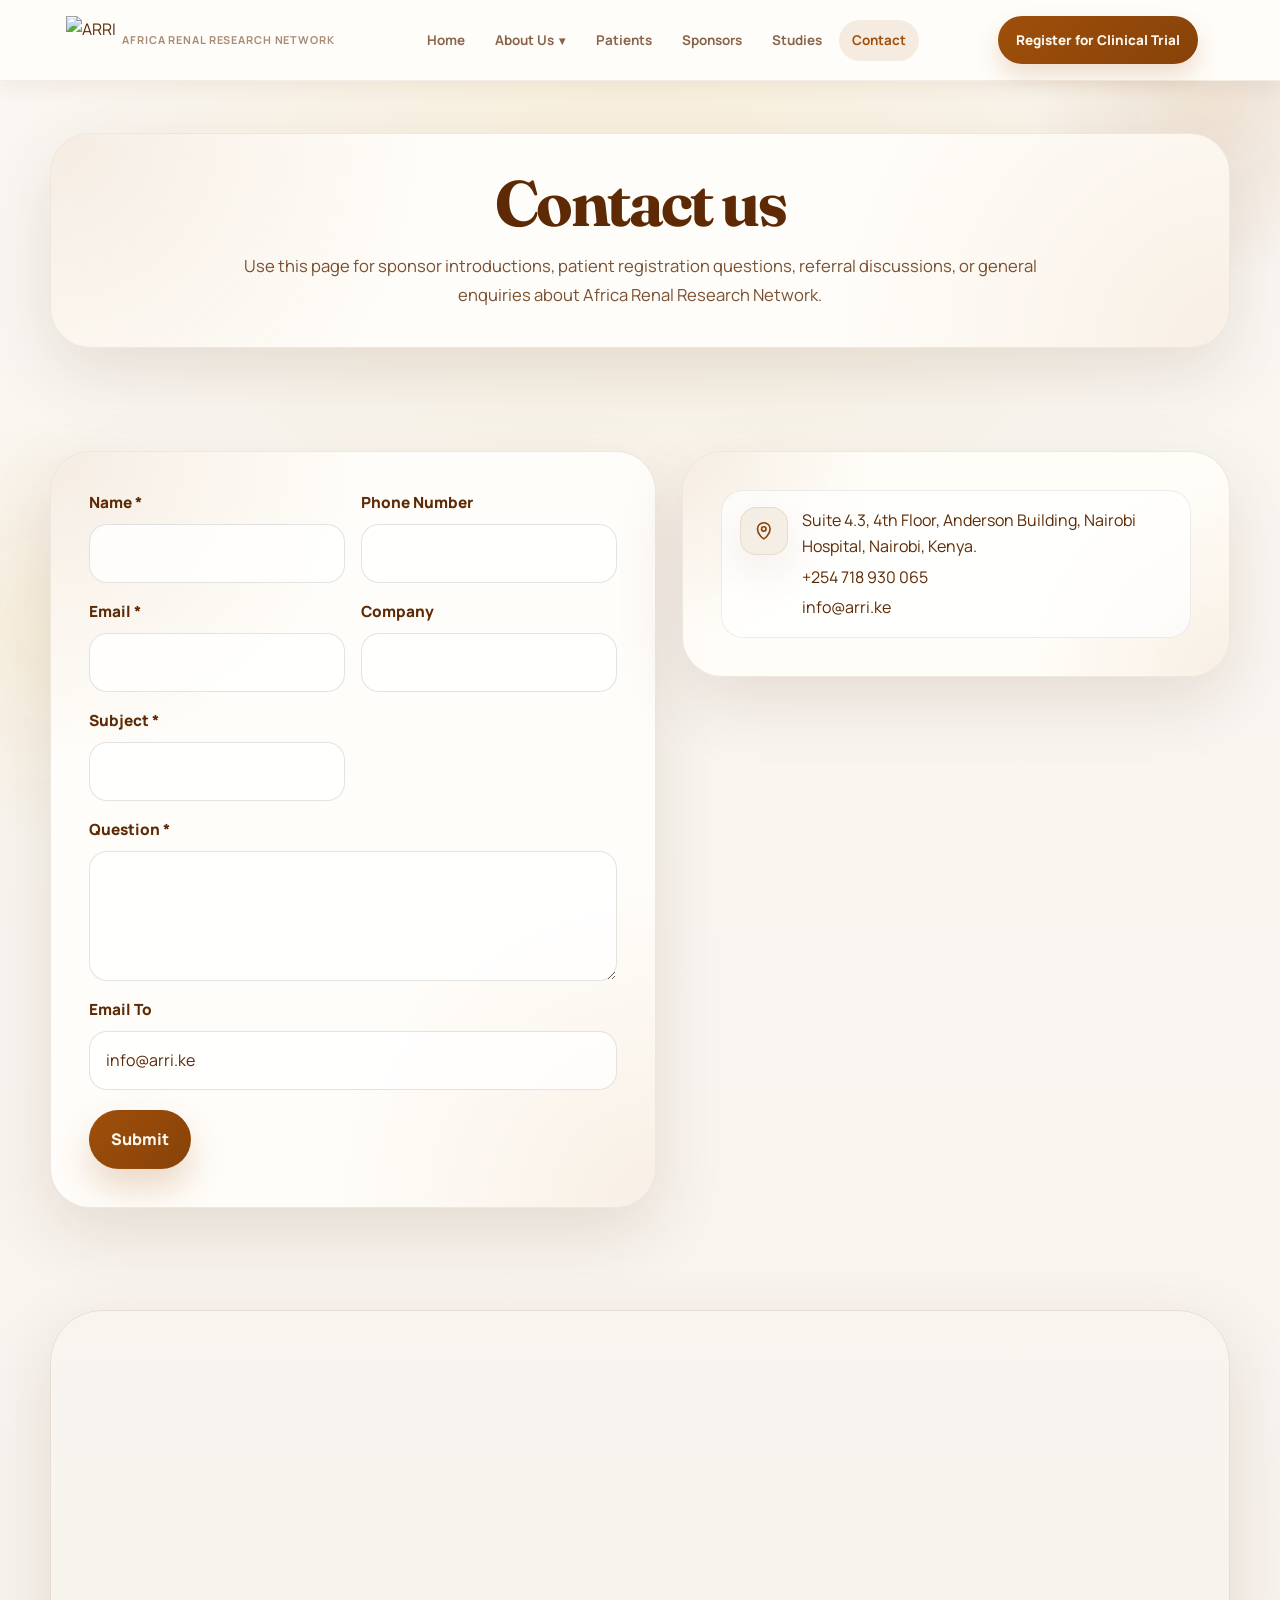
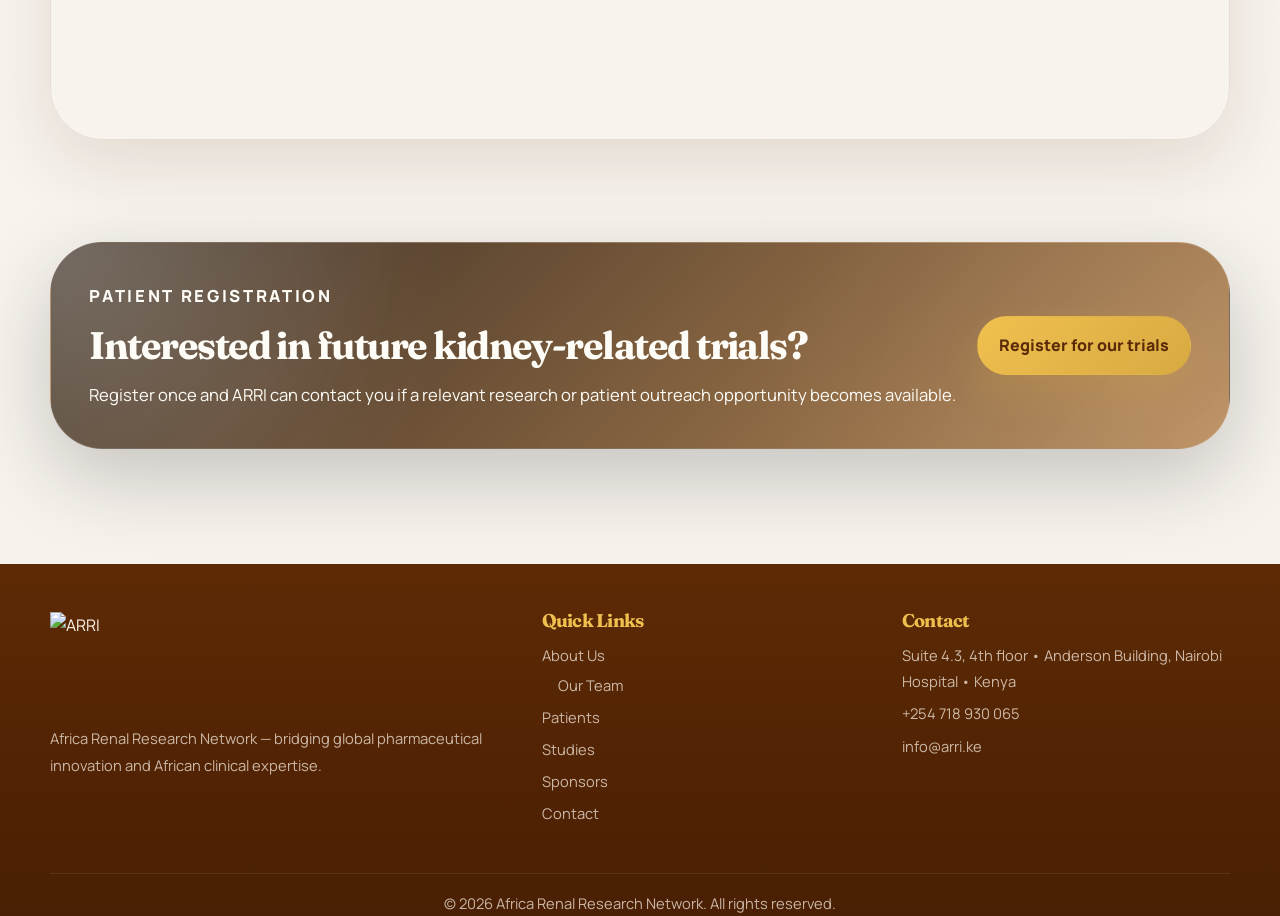
==== commit a1eb3298: "fixes" ====
--- a/contactus.html
+++ b/contactus.html
@@ -3,8 +3,8 @@
   <head>
     <meta charset="utf-8">
     <meta name="viewport" content="width=device-width, initial-scale=1">
-    <meta name="description" content="Contact Africa Renal Research Network (ARRN) for sponsor, patient, or partnership enquiries.">
-    <title>Contact Us | ARRN</title>
+    <meta name="description" content="Contact Africa Renal Research Network (ARRI) for sponsor, patient, or partnership enquiries.">
+    <title>Contact Us | ARRI</title>
     <link rel="preconnect" href="https://fonts.googleapis.com">
     <link rel="preconnect" href="https://fonts.gstatic.com" crossorigin>
     <link href="https://fonts.googleapis.com/css2?family=Fraunces:wght@500;600;700&family=Manrope:wght@400;500;600;700;800&display=swap" rel="stylesheet">
@@ -15,17 +15,12 @@
     <div data-site-header></div>
     <main>
       <section class="section">
-        <div class="container hero-grid">
-          <div class="page-copy surface surface--strong" data-reveal>
-            <div class="page-header">
+        <div class="container">
+          <div class="page-copy page-copy--intro surface surface--strong center" data-reveal>
+            <div class="page-header center">
               <h1 class="title-lg">Contact us</h1>
               <p>Use this page for sponsor introductions, patient registration questions, referral discussions, or general enquiries about Africa Renal Research Network.</p>
             </div>
-          </div>
-          <div class="hero-media" data-reveal>
-            <figure class="frame frame--hero">
-              <img src="https://arri.cloudpepper.site/web/image/1383-484a692c/lab.jpeg" alt="Contact us">
-            </figure>
           </div>
         </div>
       </section>
@@ -69,17 +64,19 @@
           </form>
 
           <aside class="contact-card surface" data-reveal style="--delay: 120ms;">
-            <div class="page-header">
-              <h2 class="title-md">Africa Renal Research Network (ARRN)</h2>
-            </div>
             <ul class="contact-list">
-              <li>Suite 4.3, 4th Floor, Anderson Building, Nairobi Hospital, Nairobi, Kenya.</li>
-              <li>Clinical enquiries, sponsor introductions, and partnership conversations are welcome.</li>
               <li class="contact-links">
-                <a href="tel:+254718930065">+254 718 930 065</a>
-              </li>
-              <li class="contact-links">
-                <a href="mailto:info@arri.ke">info@arri.ke</a>
+                <span class="feature-card__icon" aria-hidden="true">
+                  <svg viewBox="0 0 24 24">
+                    <path d="M12 21s7-4.4 7-11a7 7 0 1 0-14 0c0 6.6 7 11 7 11Z"></path>
+                    <circle cx="12" cy="10" r="2.5"></circle>
+                  </svg>
+                </span>
+                <div class="contact-list__content">
+                  <p>Suite 4.3, 4th Floor, Anderson Building, Nairobi Hospital, Nairobi, Kenya.</p>
+                  <a href="tel:+254718930065">+254 718 930 065</a>
+                  <a href="mailto:info@arri.ke">info@arri.ke</a>
+                </div>
               </li>
             </ul>
           </aside>
--- a/styles.css
+++ b/styles.css
@@ -1,20 +1,20 @@
 :root {
-  --bg: #f6efe5;
-  --bg-alt: #fffaf2;
-  --surface: rgba(255, 250, 242, 0.88);
-  --surface-strong: #fffdf8;
-  --surface-muted: rgba(244, 235, 220, 0.8);
-  --ink: #17211e;
-  --ink-soft: rgba(23, 33, 30, 0.72);
-  --teal: #af7a42;
-  --teal-deep: #7d5327;
-  --teal-soft: rgba(175, 122, 66, 0.12);
-  --gold: #c48c53;
-  --gold-soft: rgba(196, 140, 83, 0.16);
-  --line: rgba(23, 33, 30, 0.11);
-  --line-strong: rgba(23, 33, 30, 0.18);
-  --shadow: 0 24px 70px rgba(23, 33, 30, 0.12);
-  --shadow-soft: 0 16px 40px rgba(23, 33, 30, 0.08);
+  --bg: #f6f1eb;
+  --bg-alt: #fffdf9;
+  --surface: rgba(255, 253, 249, 0.92);
+  --surface-strong: #fffdf9;
+  --surface-muted: rgba(251, 245, 238, 0.92);
+  --ink: #5d2a05;
+  --ink-soft: rgba(93, 42, 5, 0.68);
+  --teal: #9f4f0b;
+  --teal-deep: #874208;
+  --teal-soft: rgba(159, 79, 11, 0.1);
+  --gold: #f0c04f;
+  --gold-soft: rgba(240, 192, 79, 0.16);
+  --line: rgba(93, 42, 5, 0.1);
+  --line-strong: rgba(93, 42, 5, 0.18);
+  --shadow: 0 24px 70px rgba(86, 41, 11, 0.12);
+  --shadow-soft: 0 16px 40px rgba(86, 41, 11, 0.08);
   --radius-xs: 14px;
   --radius-sm: 20px;
   --radius-md: 28px;
@@ -40,9 +40,8 @@
   font-family: "Manrope", sans-serif;
   color: var(--ink);
   background:
-    radial-gradient(circle at top left, rgba(175, 122, 66, 0.12), transparent 34%),
-    radial-gradient(circle at bottom right, rgba(196, 140, 83, 0.14), transparent 36%),
-    linear-gradient(180deg, #fff9f0 0%, #f6efe5 48%, #f0e7db 100%);
+    radial-gradient(circle at top center, rgba(240, 192, 79, 0.14), transparent 24%),
+    linear-gradient(180deg, #faf7f2 0%, var(--bg) 100%);
   line-height: 1.65;
   position: relative;
   overflow-x: hidden;
@@ -65,7 +64,7 @@
   width: 24rem;
   height: 24rem;
   border-radius: 999px;
-  background: radial-gradient(circle, rgba(175, 122, 66, 0.18), transparent 68%);
+  background: radial-gradient(circle, rgba(159, 79, 11, 0.14), transparent 68%);
 }
 
 body::after {
@@ -74,7 +73,7 @@
   width: 26rem;
   height: 26rem;
   border-radius: 999px;
-  background: radial-gradient(circle, rgba(196, 140, 83, 0.14), transparent 72%);
+  background: radial-gradient(circle, rgba(240, 192, 79, 0.14), transparent 72%);
 }
 
 img {
@@ -185,8 +184,8 @@
 
 .button {
   background: linear-gradient(135deg, var(--teal), var(--teal-deep));
-  color: #f8fffe;
-  box-shadow: 0 18px 36px rgba(175, 122, 66, 0.26);
+  color: #fff8ef;
+  box-shadow: 0 18px 36px rgba(159, 79, 11, 0.22);
 }
 
 .button--secondary {
@@ -205,8 +204,9 @@
 }
 
 .button--light {
-  background: rgba(255, 250, 242, 0.92);
-  color: var(--teal-deep);
+  background: linear-gradient(135deg, var(--gold), #d7aa41);
+  color: #5b2b08;
+  box-shadow: 0 18px 36px rgba(214, 169, 63, 0.22);
 }
 
 .button--outline {
@@ -322,8 +322,9 @@
 .panel p,
 .cta-band p {
   margin: 0;
-  color: var(--ink-soft);
-  font-size: 1rem;
+  color: rgba(93, 42, 5, 0.82);
+  font-size: 1.04rem;
+  line-height: 1.75;
 }
 
 .hero-actions,
@@ -337,9 +338,19 @@
   align-items: center;
 }
 
+.hero-actions--center {
+  justify-content: center;
+}
+
 .hero-media {
   position: relative;
   min-height: 100%;
+}
+
+.hero-media--patient {
+  display: grid;
+  align-items: center;
+  justify-items: center;
 }
 
 .media-stack {
@@ -369,6 +380,17 @@
 
 .frame--hero {
   min-height: 480px;
+}
+
+.frame--patient-hero {
+  min-height: 340px;
+  max-width: min(420px, 100%);
+  margin-inline: auto;
+}
+
+.frame--mission {
+  min-height: 0;
+  aspect-ratio: 4 / 5;
 }
 
 .frame--float {
@@ -522,6 +544,44 @@
   transition: transform 420ms ease;
 }
 
+.feature-card__media {
+  aspect-ratio: 16 / 11;
+  background: rgba(175, 122, 66, 0.08);
+}
+
+.feature-card__media::after {
+  content: "";
+  position: absolute;
+  inset: 0;
+  background: linear-gradient(180deg, rgba(23, 33, 30, 0.04), rgba(23, 33, 30, 0.28));
+}
+
+.feature-card__media img {
+  object-position: center;
+}
+
+.feature-card__media--team img {
+  object-position: center top;
+}
+
+.feature-card__tag {
+  position: absolute;
+  top: 1rem;
+  left: 1rem;
+  z-index: 1;
+  display: inline-flex;
+  align-items: center;
+  padding: 0.48rem 0.82rem;
+  border-radius: 999px;
+  background: rgba(255, 253, 248, 0.88);
+  color: var(--teal-deep);
+  font-size: 0.74rem;
+  font-weight: 800;
+  letter-spacing: 0.14em;
+  text-transform: uppercase;
+  box-shadow: var(--shadow-soft);
+}
+
 .card-body {
   display: grid;
   gap: 0.75rem;
@@ -681,6 +741,51 @@
   gap: 1rem;
 }
 
+.page-copy--intro {
+  max-width: 100%;
+  margin-inline: auto;
+}
+
+.page-copy--intro .page-header {
+  max-width: 56rem;
+  margin-inline: auto;
+}
+
+.page-copy--intro .page-header p {
+  max-width: 50rem;
+  margin-inline: auto;
+}
+
+.home-hero-stack {
+  display: grid;
+  justify-items: center;
+  gap: 1.9rem;
+  padding: clamp(1.8rem, 3.8vw, 3.1rem);
+}
+
+.home-hero-stack .page-header {
+  gap: 1.15rem;
+}
+
+.home-hero-stack .hero-actions {
+  margin-top: 0.1rem;
+}
+
+.sponsor-page-hero {
+  display: grid;
+  justify-items: center;
+  gap: 1.7rem;
+  padding: clamp(1.7rem, 3.5vw, 3rem);
+}
+
+.sponsor-page-hero .page-header {
+  gap: 1.15rem;
+}
+
+.sponsor-page-hero .hero-actions {
+  margin-top: 0.15rem;
+}
+
 .panel {
   padding: clamp(1.35rem, 3vw, 2.2rem);
 }
@@ -745,7 +850,8 @@
   gap: 0.9rem;
 }
 
-.study-card__icon {
+.study-card__icon,
+.feature-card__icon {
   display: inline-grid;
   place-items: center;
   width: 3rem;
@@ -758,7 +864,8 @@
   box-shadow: var(--shadow-soft);
 }
 
-.study-card__icon svg {
+.study-card__icon svg,
+.feature-card__icon svg {
   width: 1.35rem;
   height: 1.35rem;
   stroke: currentColor;
@@ -799,6 +906,36 @@
   min-height: 100%;
 }
 
+.hero-note--visual {
+  align-content: start;
+}
+
+.hero-note__media,
+.sponsor-hero-stack__media,
+.sponsor-panel-media {
+  margin: 0;
+  aspect-ratio: 16 / 10;
+}
+
+.hero-note__eyebrow {
+  margin: 0;
+  color: var(--teal-deep);
+  font-size: 0.78rem;
+  font-weight: 800;
+  letter-spacing: 0.14em;
+  text-transform: uppercase;
+}
+
+.hero-note .icon-display__badge {
+  background: var(--teal-soft);
+  color: var(--teal-deep);
+  box-shadow: none;
+}
+
+.hero-note .icon-display__label {
+  color: var(--ink);
+}
+
 .hero-note p,
 .metric span {
   margin: 0;
@@ -821,6 +958,10 @@
   grid-template-columns: repeat(3, minmax(0, 1fr));
   gap: 1rem;
   margin-top: 1.5rem;
+}
+
+.metrics-strip--four {
+  grid-template-columns: repeat(4, minmax(0, 1fr));
 }
 
 .metric {
@@ -841,19 +982,19 @@
 
 .sponsor-pill {
   width: fit-content;
-  background: rgba(236, 244, 251, 0.9);
-  border-color: rgba(73, 114, 152, 0.16);
-  color: #315978;
+  background: rgba(255, 248, 239, 0.92);
+  border-color: rgba(175, 122, 66, 0.18);
+  color: var(--teal-deep);
 }
 
 .sponsor-pill::before {
-  background: linear-gradient(135deg, #8db5d8, #4d7ca5);
-  box-shadow: 0 0 0 0.25rem rgba(77, 124, 165, 0.15);
+  background: linear-gradient(135deg, #d6a06a, #af7a42);
+  box-shadow: 0 0 0 0.25rem rgba(175, 122, 66, 0.18);
 }
 
 .sponsor-kicker {
   margin: 0;
-  color: #426b90;
+  color: var(--teal-deep);
   font-size: 0.78rem;
   font-weight: 800;
   letter-spacing: 0.14em;
@@ -865,9 +1006,14 @@
   gap: 1rem;
   padding: clamp(1.5rem, 3vw, 2.6rem);
   background:
-    radial-gradient(circle at top right, rgba(141, 181, 216, 0.2), transparent 34%),
-    linear-gradient(180deg, rgba(252, 253, 255, 0.98), rgba(239, 245, 250, 0.94));
-  border: 1px solid rgba(77, 124, 165, 0.14);
+    radial-gradient(circle at top right, rgba(240, 192, 79, 0.16), transparent 34%),
+    linear-gradient(180deg, rgba(255, 253, 249, 0.98), rgba(251, 245, 238, 0.94));
+  border: 1px solid rgba(175, 122, 66, 0.14);
+}
+
+.sponsor-hero-stack__media,
+.sponsor-panel-media {
+  border-color: rgba(175, 122, 66, 0.14);
 }
 
 .sponsor-proof-list {
@@ -879,13 +1025,13 @@
   padding: 1rem 1.05rem;
   border-radius: 24px;
   background: rgba(255, 255, 255, 0.84);
-  border: 1px solid rgba(77, 124, 165, 0.12);
+  border: 1px solid rgba(175, 122, 66, 0.12);
   box-shadow: var(--shadow-soft);
 }
 
 .sponsor-proof__label {
   margin: 0 0 0.35rem;
-  color: #426b90;
+  color: var(--teal-deep);
   font-size: 0.75rem;
   font-weight: 800;
   letter-spacing: 0.14em;
@@ -909,36 +1055,37 @@
   gap: 0.95rem;
   padding: 1.35rem;
   background:
-    linear-gradient(180deg, rgba(255, 255, 255, 0.98), rgba(242, 247, 252, 0.94));
-  border: 1px solid rgba(77, 124, 165, 0.12);
+    linear-gradient(180deg, rgba(255, 255, 255, 0.98), rgba(251, 245, 238, 0.94));
+  border: 1px solid rgba(175, 122, 66, 0.12);
   box-shadow: var(--shadow-soft);
   min-width: 0;
+  justify-items: center;
+  text-align: center;
 }
 
 .sponsor-capability-card__header {
-  display: flex;
-  align-items: flex-start;
+  display: grid;
+  justify-items: center;
   gap: 0.85rem;
 }
 
 .sponsor-capability-card__icon {
-  display: inline-grid;
-  place-items: center;
-  width: 3rem;
-  height: 3rem;
-  flex: 0 0 3rem;
-  border-radius: 18px;
-  background: rgba(77, 124, 165, 0.12);
-  border: 1px solid rgba(77, 124, 165, 0.18);
-  color: #426b90;
+  width: 3.5rem;
+  height: 3.5rem;
+  flex: 0 0 3.5rem;
+  border-radius: 999px;
+  background: rgba(159, 79, 11, 0.1);
+  border: 0;
+  color: var(--teal);
+  box-shadow: none;
 }
 
 .sponsor-capability-card__icon svg {
-  width: 1.4rem;
-  height: 1.4rem;
+  width: 1.75rem;
+  height: 1.75rem;
   stroke: currentColor;
   fill: none;
-  stroke-width: 1.8;
+  stroke-width: 2;
   stroke-linecap: round;
   stroke-linejoin: round;
 }
@@ -947,11 +1094,12 @@
   display: grid;
   gap: 0.3rem;
   min-width: 0;
+  justify-items: center;
 }
 
 .sponsor-capability-card__label {
   margin: 0;
-  color: #426b90;
+  color: var(--teal-deep);
   font-size: 0.76rem;
   font-weight: 800;
   letter-spacing: 0.14em;
@@ -964,6 +1112,27 @@
   overflow-wrap: anywhere;
 }
 
+.sponsor-capability-card--link:hover,
+.sponsor-capability-card--link:focus-visible {
+  transform: translateY(-4px);
+  box-shadow: 0 22px 42px rgba(86, 41, 11, 0.12);
+}
+
+.foundation-card {
+  display: grid;
+  justify-items: center;
+  text-align: center;
+  gap: 0.95rem;
+}
+
+.foundation-card .page-header {
+  justify-items: center;
+}
+
+.foundation-card .page-header p {
+  max-width: 32rem;
+}
+
 .sponsor-partnership-card,
 .sponsor-operations-card {
   display: grid;
@@ -971,6 +1140,41 @@
   gap: 1rem;
 }
 
+.sponsor-tab-nav {
+  display: flex;
+  flex-wrap: wrap;
+  gap: 0.8rem;
+  padding: 1rem;
+}
+
+.sponsor-tab-link {
+  display: inline-flex;
+  align-items: center;
+  justify-content: center;
+  min-height: 2.9rem;
+  padding: 0.72rem 1.1rem;
+  border-radius: 999px;
+  background: rgba(175, 122, 66, 0.08);
+  border: 1px solid rgba(175, 122, 66, 0.14);
+  color: var(--teal-deep);
+  font-weight: 800;
+  letter-spacing: 0.03em;
+  transition: transform 180ms ease, box-shadow 180ms ease, background 180ms ease;
+}
+
+.sponsor-tab-link:hover,
+.sponsor-tab-link:focus-visible {
+  transform: translateY(-2px);
+  box-shadow: 0 16px 28px rgba(86, 41, 11, 0.1);
+}
+
+.sponsor-tab-link.is-active {
+  background: linear-gradient(135deg, var(--gold), #dfc17b);
+  border-color: transparent;
+  color: #fffdf8;
+  box-shadow: 0 16px 32px rgba(196, 140, 83, 0.2);
+}
+
 .sponsor-assets-grid {
   grid-template-columns: minmax(0, 0.92fr) minmax(0, 1.08fr);
 }
@@ -979,11 +1183,44 @@
   display: grid;
   gap: 1rem;
   align-content: start;
+  padding: clamp(1.35rem, 3vw, 2rem);
 }
 
 .sponsor-catalog-block {
   display: grid;
   gap: 0.65rem;
+}
+
+.sponsor-service-grid {
+  gap: 0.95rem;
+}
+
+.sponsor-service-card {
+  display: grid;
+  justify-items: center;
+  text-align: center;
+  gap: 0.85rem;
+  padding: 1.15rem 1rem;
+  border-radius: 22px;
+  background: rgba(255, 255, 255, 0.78);
+  border: 1px solid rgba(175, 122, 66, 0.1);
+}
+
+.sponsor-service-card .card-title {
+  margin: 0;
+  font-size: clamp(1rem, 1.2vw, 1.18rem);
+  line-height: 1.2;
+}
+
+.sponsor-summary-card {
+  display: grid;
+  align-content: space-between;
+  gap: 1.2rem;
+  padding: clamp(1.35rem, 3vw, 2rem);
+}
+
+.sponsor-summary-card .page-header {
+  align-content: start;
 }
 
 .sponsor-catalog-list {
@@ -1006,14 +1243,36 @@
   padding: 0.5rem 0.65rem;
   border-radius: 14px;
   background: rgba(255, 255, 255, 0.76);
-  border: 1px solid rgba(77, 124, 165, 0.1);
+  border: 1px solid rgba(175, 122, 66, 0.1);
   color: var(--ink-soft);
   font-size: 0.88rem;
   line-height: 1.35;
 }
 
+.resource-groups {
+  display: grid;
+  grid-template-columns: repeat(2, minmax(0, 1fr));
+  gap: 1rem;
+}
+
+.resource-group {
+  display: grid;
+  gap: 0.8rem;
+  padding: 1rem;
+  border-radius: 22px;
+  background: rgba(255, 255, 255, 0.68);
+  border: 1px solid rgba(175, 122, 66, 0.1);
+}
+
+.resource-group__title {
+  margin: 0;
+  font-family: "Fraunces", serif;
+  font-size: 1.15rem;
+  color: var(--ink);
+}
+
 .sponsor-startup-flow::before {
-  background: rgba(77, 124, 165, 0.18);
+  background: rgba(175, 122, 66, 0.18);
 }
 
 .sponsor-startup-flow {
@@ -1021,23 +1280,23 @@
 }
 
 .sponsor-startup-flow::after {
-  background: linear-gradient(90deg, rgba(77, 124, 165, 0.22), #7ea8cb, #274766);
+  background: linear-gradient(90deg, rgba(175, 122, 66, 0.18), var(--gold), var(--teal));
 }
 
 .sponsor-startup-flow .process-node {
-  background: linear-gradient(180deg, rgba(255, 255, 255, 0.98), rgba(242, 247, 252, 0.94));
-  border-color: rgba(77, 124, 165, 0.12);
+  background: linear-gradient(180deg, rgba(255, 255, 255, 0.98), rgba(251, 245, 238, 0.94));
+  border-color: rgba(175, 122, 66, 0.12);
   min-width: 0;
 }
 
 .sponsor-startup-flow .process-node__icon {
-  background: rgba(77, 124, 165, 0.12);
-  border-color: rgba(77, 124, 165, 0.18);
-  color: #426b90;
+  background: rgba(175, 122, 66, 0.12);
+  border-color: rgba(175, 122, 66, 0.18);
+  color: var(--teal-deep);
 }
 
 .sponsor-startup-flow .process-node__label {
-  color: #426b90;
+  color: var(--teal-deep);
   letter-spacing: 0.08em;
 }
 
@@ -1063,7 +1322,7 @@
 .sponsor-cta-band {
   background:
     radial-gradient(circle at top left, rgba(255, 255, 255, 0.16), transparent 34%),
-    linear-gradient(135deg, rgba(30, 49, 67, 0.94), rgba(76, 122, 163, 0.9));
+    linear-gradient(135deg, rgba(42, 28, 16, 0.92), rgba(175, 122, 66, 0.88));
 }
 
 .process-header {
@@ -1191,6 +1450,75 @@
   animation-delay: 1.2s;
 }
 
+.patient-journey {
+  display: grid;
+  gap: 1rem;
+}
+
+.patient-step {
+  display: grid;
+  grid-template-columns: auto minmax(0, 1fr);
+  gap: 1.1rem;
+  padding: 1.2rem;
+  align-items: stretch;
+}
+
+.patient-step__rail {
+  display: grid;
+  grid-template-rows: auto 1fr;
+  justify-items: center;
+  gap: 0.65rem;
+}
+
+.patient-step__icon {
+  display: inline-grid;
+  place-items: center;
+  width: 3rem;
+  height: 3rem;
+  border-radius: 18px;
+  color: var(--teal-deep);
+  background: rgba(175, 122, 66, 0.12);
+  border: 1px solid rgba(175, 122, 66, 0.18);
+  box-shadow: inset 0 1px 0 rgba(255, 255, 255, 0.58);
+}
+
+.patient-step__icon svg {
+  width: 1.4rem;
+  height: 1.4rem;
+  stroke: currentColor;
+  fill: none;
+  stroke-width: 1.8;
+  stroke-linecap: round;
+  stroke-linejoin: round;
+}
+
+.patient-step__line {
+  width: 2px;
+  min-height: 100%;
+  border-radius: 999px;
+  background: linear-gradient(180deg, rgba(175, 122, 66, 0.26), rgba(125, 83, 39, 0.14));
+}
+
+.patient-step:last-child .patient-step__line {
+  display: none;
+}
+
+.patient-step__content {
+  display: grid;
+  gap: 0.5rem;
+  align-content: center;
+}
+
+.patient-step .card-title {
+  font-size: clamp(1.35rem, 2vw, 1.8rem);
+  line-height: 1.06;
+}
+
+.patient-step__content p:last-child {
+  margin: 0;
+  color: var(--ink-soft);
+}
+
 @keyframes process-sweep {
   0% {
     transform: scaleX(0.12);
@@ -1298,14 +1626,71 @@
   display: grid;
   grid-template-columns: repeat(4, minmax(0, 1fr));
   gap: 1.2rem;
+  align-items: start;
+}
+
+.team-card {
+  grid-template-rows: auto 1fr;
 }
 
 .team-card .card-media {
   aspect-ratio: 4 / 5;
-}
-
-.team-card .card-media img {
-  object-position: center top;
+  min-height: 300px;
+  background: rgba(175, 122, 66, 0.08);
+}
+
+.team-card__placeholder {
+  display: grid;
+  place-items: center;
+  background:
+    radial-gradient(circle at top, rgba(255, 255, 255, 0.32), transparent 36%),
+    linear-gradient(180deg, rgba(175, 122, 66, 0.14), rgba(23, 33, 30, 0.06));
+}
+
+.team-card__placeholder-inner {
+  display: grid;
+  justify-items: center;
+  gap: 0.9rem;
+  padding: 1.5rem;
+}
+
+.team-card__placeholder-icon {
+  display: inline-grid;
+  place-items: center;
+  width: 5rem;
+  height: 5rem;
+  border-radius: 999px;
+  background: rgba(255, 253, 248, 0.92);
+  color: var(--teal-deep);
+  box-shadow: var(--shadow-soft);
+}
+
+.team-card__placeholder-icon svg {
+  width: 2.15rem;
+  height: 2.15rem;
+  stroke: currentColor;
+  fill: none;
+  stroke-width: 1.8;
+  stroke-linecap: round;
+  stroke-linejoin: round;
+}
+
+.team-card__placeholder-label {
+  display: inline-flex;
+  align-items: center;
+  justify-content: center;
+  padding: 0.5rem 0.9rem;
+  border-radius: 999px;
+  background: rgba(255, 253, 248, 0.82);
+  color: var(--teal-deep);
+  font-size: 0.82rem;
+  font-weight: 800;
+  letter-spacing: 0.08em;
+  text-transform: uppercase;
+}
+
+.team-card .card-body {
+  align-content: start;
 }
 
 .social-tag {
@@ -1323,6 +1708,44 @@
   aspect-ratio: 16 / 10;
 }
 
+.research-focus-card {
+  display: grid;
+  justify-items: center;
+  text-align: center;
+  gap: 0.9rem;
+  padding: 1.6rem 1.35rem;
+}
+
+.research-focus-card__icon {
+  display: inline-grid;
+  place-items: center;
+  width: 3.5rem;
+  height: 3.5rem;
+  border-radius: 999px;
+  background: rgba(159, 79, 11, 0.1);
+  color: var(--teal);
+}
+
+.research-focus-card__icon svg {
+  width: 1.75rem;
+  height: 1.75rem;
+  stroke: currentColor;
+  fill: none;
+  stroke-width: 2;
+  stroke-linecap: round;
+  stroke-linejoin: round;
+}
+
+.research-focus-card .card-title {
+  font-size: clamp(1.35rem, 2vw, 1.8rem);
+  line-height: 1.02;
+}
+
+.research-focus-card p:last-child {
+  margin: 0;
+  color: var(--ink-soft);
+}
+
 .contact-grid {
   align-items: start;
 }
@@ -1332,9 +1755,170 @@
   padding: clamp(1.4rem, 3vw, 2.4rem);
 }
 
+.registration-intro-grid {
+  display: grid;
+  grid-template-columns: repeat(4, minmax(0, 1fr));
+  gap: 1rem;
+  width: 100%;
+  margin-top: 1.35rem;
+}
+
+.registration-intro-card {
+  padding: 1rem 1.05rem;
+  border-radius: 22px;
+  text-align: left;
+  background: rgba(255, 255, 255, 0.72);
+  border: 1px solid rgba(23, 33, 30, 0.08);
+}
+
+.registration-intro-card strong {
+  display: block;
+  margin-bottom: 0.35rem;
+  color: var(--teal-deep);
+}
+
+.registration-intro-card p {
+  margin: 0;
+  color: var(--ink-soft);
+}
+
+.registration-layout {
+  display: grid;
+  grid-template-columns: minmax(280px, 0.72fr) minmax(0, 1.28fr);
+  gap: clamp(1.1rem, 2.2vw, 1.8rem);
+  align-items: start;
+}
+
+.registration-sidebar {
+  display: grid;
+  gap: 1.25rem;
+  position: sticky;
+  top: 6.5rem;
+}
+
+.registration-sidebar__header {
+  display: grid;
+  gap: 0.8rem;
+}
+
+.registration-sidebar__header p,
+.registration-step-indicator p,
+.form-section__intro p,
+.review-card__label,
+.registration-progress__eyebrow {
+  margin: 0;
+}
+
+.registration-sidebar__eyebrow,
+.form-section__eyebrow,
+.registration-progress__eyebrow {
+  color: var(--teal-deep);
+  font-size: 0.8rem;
+  font-weight: 800;
+  letter-spacing: 0.14em;
+  text-transform: uppercase;
+}
+
+.registration-steps {
+  display: grid;
+  gap: 0.85rem;
+}
+
+.registration-step-indicator {
+  display: grid;
+  grid-template-columns: auto minmax(0, 1fr);
+  gap: 0.9rem;
+  align-items: start;
+  padding: 1rem;
+  border-radius: 22px;
+  background: rgba(255, 255, 255, 0.62);
+  border: 1px solid rgba(23, 33, 30, 0.08);
+  transition: border-color var(--transition), background var(--transition), transform var(--transition);
+}
+
+.registration-step-indicator__number {
+  display: inline-grid;
+  place-items: center;
+  width: 2.5rem;
+  height: 2.5rem;
+  border-radius: 999px;
+  background: rgba(175, 122, 66, 0.12);
+  color: var(--teal-deep);
+  font-weight: 800;
+  box-shadow: inset 0 1px 0 rgba(255, 255, 255, 0.68);
+}
+
+.registration-step-indicator strong {
+  display: block;
+  margin-bottom: 0.3rem;
+}
+
+.registration-step-indicator p {
+  color: var(--ink-soft);
+}
+
+.registration-step-indicator.is-active {
+  background: linear-gradient(135deg, rgba(240, 192, 79, 0.14), rgba(175, 122, 66, 0.12));
+  border-color: rgba(175, 122, 66, 0.22);
+  transform: translateY(-1px);
+}
+
+.registration-step-indicator.is-complete {
+  border-color: rgba(175, 122, 66, 0.18);
+  background: rgba(255, 255, 255, 0.78);
+}
+
+.registration-step-indicator.is-complete .registration-step-indicator__number {
+  background: linear-gradient(135deg, rgba(175, 122, 66, 0.2), rgba(240, 192, 79, 0.3));
+}
+
+.registration-step-indicator.is-active .registration-step-indicator__number {
+  background: linear-gradient(135deg, var(--gold), #d7aa41);
+  color: #5b2b08;
+  box-shadow: 0 12px 24px rgba(214, 169, 63, 0.22);
+}
+
 .form-card {
   display: grid;
   gap: 1.25rem;
+}
+
+.registration-form {
+  gap: 1rem;
+}
+
+.registration-progress {
+  display: grid;
+  gap: 0.9rem;
+  padding: 1.2rem;
+  border-radius: 26px;
+  background: linear-gradient(135deg, rgba(255, 255, 255, 0.82), rgba(251, 245, 238, 0.9));
+  border: 1px solid rgba(23, 33, 30, 0.08);
+}
+
+.registration-progress__bar {
+  height: 0.72rem;
+  border-radius: 999px;
+  overflow: hidden;
+  background: rgba(93, 42, 5, 0.08);
+}
+
+.registration-progress__bar span {
+  display: block;
+  width: 25%;
+  height: 100%;
+  border-radius: inherit;
+  background: linear-gradient(135deg, var(--gold), var(--teal));
+  transition: width var(--transition);
+}
+
+.form-step {
+  display: none;
+  gap: 1rem;
+}
+
+.form-step.is-active {
+  display: grid;
 }
 
 .form-grid {
@@ -1402,6 +1986,11 @@
   border: 1px solid rgba(23, 33, 30, 0.08);
 }
 
+.form-section__intro {
+  display: grid;
+  gap: 0.45rem;
+}
+
 .choice-grid {
   display: grid;
   grid-template-columns: repeat(auto-fit, minmax(220px, 1fr));
@@ -1439,9 +2028,61 @@
   gap: 0.75rem;
 }
 
+.registration-actions,
 .form-submit-row {
   display: flex;
-  justify-content: flex-start;
+  justify-content: space-between;
+  align-items: center;
+  gap: 1rem;
+}
+
+.registration-actions__primary {
+  display: flex;
+  justify-content: flex-end;
+  gap: 0.8rem;
+  flex-wrap: wrap;
+}
+
+.registration-actions [disabled] {
+  opacity: 0.52;
+  cursor: not-allowed;
+  transform: none;
+}
+
+.registration-actions [hidden] {
+  display: none !important;
+}
+
+.review-grid {
+  display: grid;
+  grid-template-columns: repeat(2, minmax(0, 1fr));
+  gap: 0.9rem;
+}
+
+.review-card {
+  padding: 1rem 1.05rem;
+  border-radius: 22px;
+  background: rgba(255, 255, 255, 0.82);
+  border: 1px solid rgba(23, 33, 30, 0.08);
+}
+
+.review-card__label {
+  margin-bottom: 0.45rem;
+  color: var(--ink-soft);
+  font-size: 0.82rem;
+  font-weight: 800;
+  letter-spacing: 0.08em;
+  text-transform: uppercase;
+}
+
+.review-card strong {
+  display: block;
+  color: var(--ink);
+  line-height: 1.5;
+}
+
+.review-card--wide {
+  grid-column: 1 / -1;
 }
 
 .form-card.is-submitted .button {
@@ -1458,10 +2099,24 @@
 }
 
 .contact-list li {
+  display: grid;
+  grid-template-columns: auto minmax(0, 1fr);
+  align-items: start;
+  gap: 0.9rem;
   padding: 1rem 1.1rem;
   border-radius: 22px;
   background: rgba(255, 255, 255, 0.7);
   border: 1px solid rgba(23, 33, 30, 0.08);
+}
+
+.contact-list__content {
+  display: grid;
+  gap: 0.25rem;
+}
+
+.contact-list__content p,
+.contact-list__content a {
+  margin: 0;
 }
 
 .contact-links {
@@ -1483,79 +2138,108 @@
 
 .site-header {
   position: sticky;
-  top: 0.8rem;
+  top: 0;
   z-index: 80;
-  padding-top: 0.8rem;
+  background: rgba(255, 253, 249, 0.98);
+  border-bottom: 1px solid rgba(93, 42, 5, 0.08);
+  box-shadow: 0 8px 18px rgba(86, 41, 11, 0.06);
 }
 
 .nav-shell {
   width: min(var(--max-width), calc(100% - 2rem));
   margin: 0 auto;
-  border: 1px solid rgba(23, 33, 30, 0.1);
-  border-radius: 999px;
-  background: rgba(255, 250, 242, 0.8);
-  box-shadow: var(--shadow-soft);
-  backdrop-filter: blur(18px);
 }
 
 .nav-top {
-  display: flex;
+  display: grid;
+  grid-template-columns: auto 1fr auto auto;
   align-items: center;
-  justify-content: space-between;
   gap: 1rem;
-  padding: 0.8rem 0.95rem;
+  padding: 1rem 0;
 }
 
 .brand {
   display: inline-flex;
   align-items: center;
+  gap: 0.4rem;
   flex: 0 0 auto;
-}
-
-.brand img {
+  white-space: nowrap;
+}
+
+.brand__logo {
   width: auto;
-  height: 2.5rem;
+  height: 3rem;
+  object-fit: contain;
+  flex: 0 0 auto;
+}
+
+.brand__copy {
+  font-size: 0.68rem;
+  font-weight: 700;
+  letter-spacing: 0.08em;
+  text-transform: uppercase;
+  color: rgba(93, 42, 5, 0.54);
 }
 
 .desktop-nav {
   display: flex;
   align-items: center;
-  gap: 0.3rem;
+  justify-content: center;
+  gap: 0.25rem;
   min-width: 0;
 }
 
 .nav-link,
-.nav-group summary,
-.nav-signin {
+.nav-group summary {
   display: inline-flex;
   align-items: center;
+  justify-content: center;
   gap: 0.35rem;
-  padding: 0.8rem 1rem;
+  padding: 0.6rem 0.82rem;
   border-radius: 999px;
-  color: var(--ink);
-  font-weight: 800;
+  color: rgba(93, 42, 5, 0.72);
+  font-size: 0.84rem;
+  font-weight: 700;
   transition: background var(--transition), color var(--transition), transform var(--transition);
 }
 
 .nav-link:hover,
 .nav-link:focus-visible,
 .nav-group summary:hover,
-.nav-group summary:focus-visible,
-.nav-signin:hover,
-.nav-signin:focus-visible {
-  background: rgba(175, 122, 66, 0.1);
-  color: var(--teal-deep);
+.nav-group summary:focus-visible {
+  background: rgba(159, 79, 11, 0.1);
+  color: var(--teal);
 }
 
 .nav-link.is-active,
 .nav-group.is-active > summary {
-  background: rgba(175, 122, 66, 0.14);
-  color: var(--teal-deep);
-}
-
-.nav-signin {
-  background: rgba(255, 255, 255, 0.84);
-  border: 1px solid rgba(23, 33, 30, 0.08);
+  background: rgba(159, 79, 11, 0.1);
+  color: var(--teal);
+}
+
+.nav-cta {
+  display: inline-flex;
+  align-items: center;
+  justify-content: center;
+  padding: 0.82rem 1.12rem;
+  border-radius: 999px;
+  background: linear-gradient(135deg, var(--teal), var(--teal-deep));
+  color: #fff8ef;
+  font-size: 0.84rem;
+  font-weight: 800;
+  box-shadow: 0 12px 24px rgba(159, 79, 11, 0.18);
+  transition: transform var(--transition), box-shadow var(--transition), background var(--transition);
+}
+
+.nav-cta:hover,
+.nav-cta:focus-visible {
+  transform: translateY(-2px);
+}
+
+.nav-cta.is-active {
+  box-shadow:
+    0 12px 24px rgba(159, 79, 11, 0.18),
+    0 0 0 3px rgba(240, 192, 79, 0.24);
 }
 
 .nav-group {
@@ -1606,6 +2290,15 @@
   color: var(--teal-deep);
 }
 
+.footer-links__group {
+  display: grid;
+  gap: 0.2rem;
+}
+
+.footer-sublink {
+  padding-left: 1rem;
+}
+
 .mobile-toggle,
 .mobile-backdrop,
 .mobile-panel {
@@ -1615,10 +2308,10 @@
 .mobile-toggle {
   width: 3rem;
   height: 3rem;
-  border: 0;
+  border: 1px solid rgba(159, 79, 11, 0.14);
   border-radius: 999px;
-  background: rgba(175, 122, 66, 0.12);
-  color: var(--teal-deep);
+  background: rgba(159, 79, 11, 0.1);
+  color: var(--teal);
 }
 
 .mobile-toggle svg,
@@ -1630,82 +2323,79 @@
 }
 
 .site-footer {
-  padding: 0 0 2rem;
+  padding: 0;
+  background: linear-gradient(180deg, #5d2a05 0%, #4a1f03 100%);
+  color: #fff7ec;
 }
 
 .footer-shell {
-  padding: clamp(1.5rem, 3vw, 2.4rem);
-  border-radius: var(--radius-xl);
-  border: 1px solid rgba(23, 33, 30, 0.1);
-  background:
-    radial-gradient(circle at top right, rgba(175, 122, 66, 0.14), transparent 28%),
-    radial-gradient(circle at bottom left, rgba(196, 140, 83, 0.16), transparent 34%),
-    rgba(255, 250, 242, 0.84);
-  box-shadow: var(--shadow);
-  backdrop-filter: blur(18px);
-}
-
-.footer-top {
-  display: flex;
-  justify-content: space-between;
-  gap: 1.5rem;
-  align-items: center;
-  padding-bottom: 1.5rem;
-  border-bottom: 1px solid rgba(23, 33, 30, 0.08);
+  padding: clamp(2.2rem, 4vw, 3rem) 0 1.2rem;
+  border: 0;
+  background: transparent;
+  box-shadow: none;
+  backdrop-filter: none;
+}
+
+.footer-grid {
+  display: grid;
+  grid-template-columns: minmax(0, 1.4fr) repeat(2, minmax(0, 1fr));
+  gap: 2rem;
 }
 
 .footer-brand {
   display: grid;
-  gap: 0.9rem;
-  max-width: 32rem;
-}
-
-.footer-brand img {
+  gap: 0.75rem;
+  max-width: 28rem;
+}
+
+.footer-brand__name {
+  margin: 0;
+  font-family: "Fraunces", serif;
+  font-size: 1.45rem;
+  color: #fff7ec;
+}
+
+.footer-brand__logo {
   width: auto;
-  height: 3.2rem;
-}
-
-.footer-brand p,
+  height: 3.35rem;
+  object-fit: contain;
+}
+
+.footer-title {
+  margin: 0 0 0.75rem;
+  font-size: 1.15rem;
+  color: var(--gold);
+}
+
+.footer-copy,
 .footer-bottom p,
-.footer-links a {
+.footer-links a,
+.footer-contact a,
+.footer-contact p {
   margin: 0;
-  color: var(--ink-soft);
-}
-
-.footer-socials {
-  display: flex;
-  align-items: center;
-  gap: 0.75rem;
-}
-
-.social-link,
-.scroll-top {
-  display: inline-grid;
-  place-items: center;
-  width: 3rem;
-  height: 3rem;
-  border-radius: 999px;
-  border: 1px solid rgba(23, 33, 30, 0.08);
-  background: rgba(255, 255, 255, 0.84);
-  color: var(--teal-deep);
-  box-shadow: var(--shadow-soft);
-  transition: transform var(--transition), background var(--transition), color var(--transition);
-}
-
-.social-link:hover,
-.scroll-top:hover,
-.social-link:focus-visible,
-.scroll-top:focus-visible {
-  transform: translateY(-2px);
-  background: rgba(175, 122, 66, 0.12);
+  color: rgba(255, 247, 236, 0.7);
+  font-size: 0.92rem;
+  line-height: 1.8;
 }
 
 .footer-bottom {
-  display: flex;
-  justify-content: space-between;
-  align-items: center;
-  gap: 1rem;
-  padding-top: 1.5rem;
+  margin-top: 1.7rem;
+  padding-top: 1rem;
+  border-top: 1px solid rgba(255, 255, 255, 0.08);
+  text-align: center;
+}
+
+.footer-links,
+.footer-contact {
+  display: grid;
+  gap: 0.35rem;
+}
+
+.footer-links a:hover,
+.footer-links a:focus-visible,
+.footer-contact a:hover,
+.footer-contact a:focus-visible {
+  color: var(--gold);
 }
 
 .reveal {
@@ -1751,7 +2441,8 @@
 @media (max-width: 1100px) {
   .card-grid--four,
   .process-grid,
-  .team-grid {
+  .team-grid,
+  .registration-intro-grid {
     grid-template-columns: repeat(2, minmax(0, 1fr));
   }
 
@@ -1782,7 +2473,8 @@
   .hero-grid,
   .contact-grid,
   .showcase-grid,
-  .split-grid {
+  .split-grid,
+  .registration-layout {
     grid-template-columns: minmax(0, 1fr);
   }
 
@@ -1790,13 +2482,27 @@
     grid-template-columns: minmax(0, 1fr);
   }
 
-  .cta-band__inner,
-  .footer-top,
-  .footer-bottom {
+  .registration-sidebar {
+    position: static;
+  }
+
+  .cta-band__inner {
     flex-direction: column;
     align-items: flex-start;
   }
 
+  .footer-grid {
+    grid-template-columns: repeat(2, minmax(0, 1fr));
+  }
+
+  .footer-brand {
+    grid-column: 1 / -1;
+  }
+
+  .footer-bottom {
+    text-align: left;
+  }
+
   .metrics-strip {
     grid-template-columns: repeat(2, minmax(0, 1fr));
   }
@@ -1804,15 +2510,11 @@
 
 @media (max-width: 900px) {
   .site-header {
-    top: 0.6rem;
-  }
-
-  .nav-shell {
-    border-radius: 30px;
+    top: 0;
   }
 
   .desktop-nav,
-  .nav-signin {
+  .nav-cta {
     display: none;
   }
 
@@ -1830,11 +2532,16 @@
   .mobile-backdrop {
     position: fixed;
     inset: 0;
-    background: rgba(23, 33, 30, 0.42);
+    background: rgba(74, 31, 3, 0.42);
     opacity: 0;
     pointer-events: none;
     transition: opacity var(--transition);
     z-index: 89;
+  }
+
+  .nav-top {
+    grid-template-columns: auto auto;
+    justify-content: space-between;
   }
 
   .mobile-panel {
@@ -1844,14 +2551,13 @@
     bottom: 0;
     width: min(360px, 100%);
     padding: 1rem;
-    background: rgba(255, 250, 242, 0.96);
-    border-left: 1px solid rgba(23, 33, 30, 0.08);
-    box-shadow: -20px 0 50px rgba(23, 33, 30, 0.18);
+    background: linear-gradient(180deg, #5d2a05 0%, #4a1f03 100%);
+    border-left: 1px solid rgba(255, 255, 255, 0.08);
+    box-shadow: -20px 0 50px rgba(74, 31, 3, 0.24);
     transform: translateX(100%);
     transition: transform var(--transition);
     z-index: 90;
     overflow-y: auto;
-    backdrop-filter: blur(18px);
   }
 
   body.menu-open {
@@ -1878,64 +2584,74 @@
   .mobile-close {
     width: 2.8rem;
     height: 2.8rem;
-    border: 0;
+    border: 1px solid rgba(255, 255, 255, 0.08);
     border-radius: 999px;
-    background: rgba(175, 122, 66, 0.12);
-    color: var(--teal-deep);
+    background: rgba(255, 255, 255, 0.08);
+    color: var(--gold);
   }
 
   .mobile-nav {
     display: grid;
-    gap: 0.45rem;
+    gap: 0.55rem;
+  }
+
+  .mobile-panel .brand__copy {
+    color: rgba(255, 247, 236, 0.72);
   }
 
   .mobile-link,
-  .mobile-group summary,
-  .mobile-signin {
+  .mobile-cta {
     display: flex;
     align-items: center;
     justify-content: space-between;
     gap: 1rem;
-    padding: 0.95rem 1rem;
-    border-radius: 20px;
-    background: rgba(255, 255, 255, 0.78);
-    border: 1px solid rgba(23, 33, 30, 0.08);
+    padding: 1rem 1.05rem;
+    border-radius: 18px;
+    border: 1px solid rgba(255, 255, 255, 0.08);
+    background: rgba(255, 255, 255, 0.08);
+    color: #fff7ec;
     font-weight: 800;
   }
 
-  .mobile-link.is-active,
-  .mobile-group.is-active > summary {
-    background: rgba(175, 122, 66, 0.12);
-    color: var(--teal-deep);
-  }
-
-  .mobile-group summary {
-    list-style: none;
-    cursor: pointer;
-  }
-
-  .mobile-group summary::-webkit-details-marker {
-    display: none;
+  .mobile-group {
+    display: grid;
+    gap: 0.4rem;
   }
 
   .mobile-group__items {
     display: grid;
-    gap: 0.4rem;
-    padding-top: 0.45rem;
-  }
-
-  .mobile-group__items a {
+    gap: 0.35rem;
+    padding-left: 0.85rem;
+  }
+
+  .mobile-sublink {
+    display: flex;
+    align-items: center;
+    min-height: 2.75rem;
     padding: 0.85rem 1rem;
-    border-radius: 18px;
-    background: rgba(255, 255, 255, 0.62);
-    border: 1px solid rgba(23, 33, 30, 0.06);
+    border-radius: 16px;
+    background: rgba(255, 255, 255, 0.05);
+    color: rgba(255, 247, 236, 0.78);
     font-weight: 700;
-    color: var(--ink-soft);
-  }
-
-  .mobile-group__items a.is-active {
-    background: rgba(175, 122, 66, 0.1);
-    color: var(--teal-deep);
+  }
+
+  .mobile-sublink.is-active {
+    background: rgba(240, 192, 79, 0.1);
+    color: var(--gold);
+  }
+
+  .mobile-link.is-active,
+  .mobile-cta.is-active {
+    background: rgba(240, 192, 79, 0.14);
+    color: var(--gold);
+  }
+
+  .mobile-cta {
+    justify-content: center;
+    margin-top: 0.4rem;
+    background: linear-gradient(135deg, var(--gold), #d7aa41);
+    border-color: transparent;
+    color: #5b2b08;
   }
 }
 
@@ -1985,7 +2701,10 @@
   .team-grid,
   .logo-grid,
   .metrics-strip,
-  .form-grid {
+  .form-grid,
+  .footer-grid,
+  .registration-intro-grid,
+  .review-grid {
     grid-template-columns: minmax(0, 1fr);
   }
 
@@ -1994,9 +2713,20 @@
     grid-template-columns: minmax(0, 1fr);
   }
 
+  .registration-actions,
+  .registration-actions__primary {
+    flex-direction: column;
+    align-items: stretch;
+  }
+
   .sponsor-catalog-list--services,
   .sponsor-catalog-list--resources {
     grid-template-columns: minmax(0, 1fr);
+  }
+
+  .sponsor-tab-nav {
+    flex-direction: column;
+    align-items: stretch;
   }
 
   .process-grid--journey {
@@ -2009,6 +2739,24 @@
     flex: 0 0 82vw;
   }
 
+  .patient-step {
+    grid-template-columns: minmax(0, 1fr);
+    gap: 0.95rem;
+    padding: 1.05rem;
+  }
+
+  .patient-step__rail {
+    grid-template-columns: auto auto 1fr;
+    grid-template-rows: none;
+    align-items: center;
+  }
+
+  .patient-step__line {
+    width: 100%;
+    min-height: 2px;
+    height: 2px;
+  }
+
   .logo-cell {
     min-height: 90px;
   }
